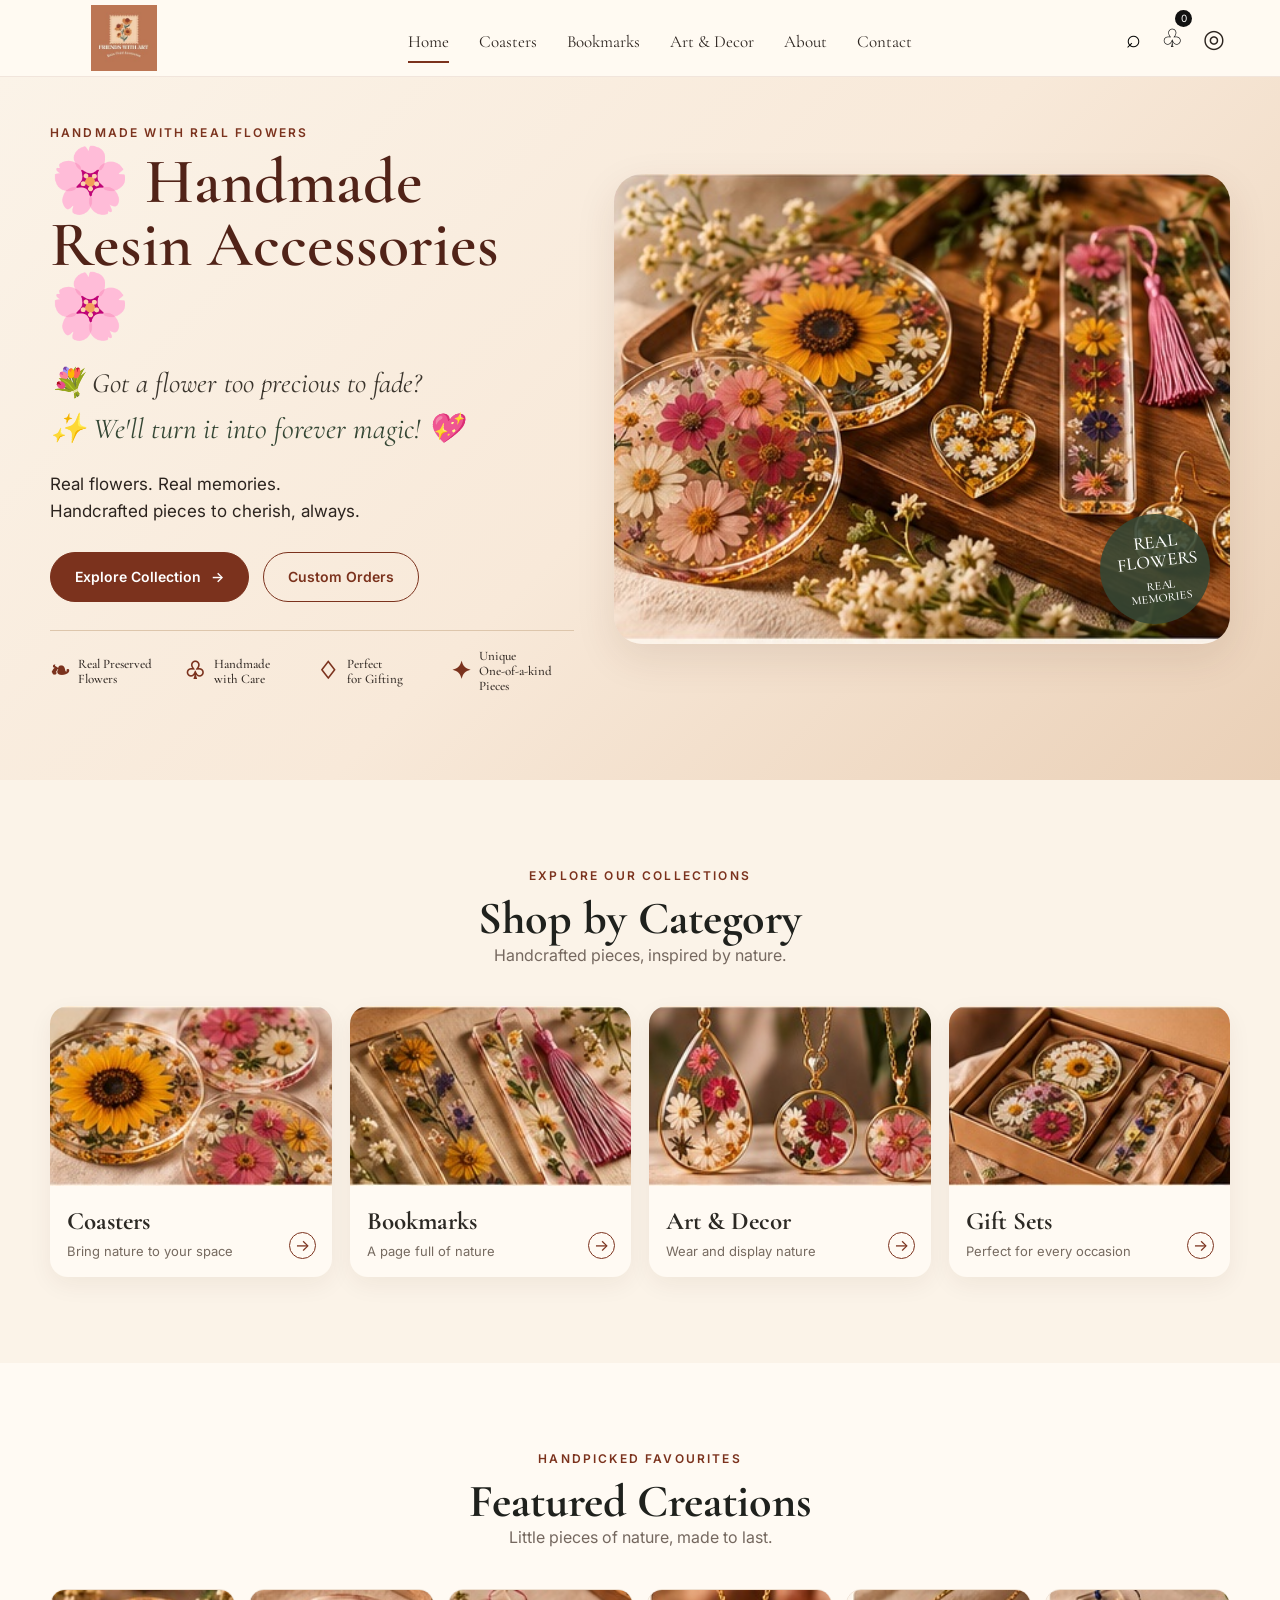
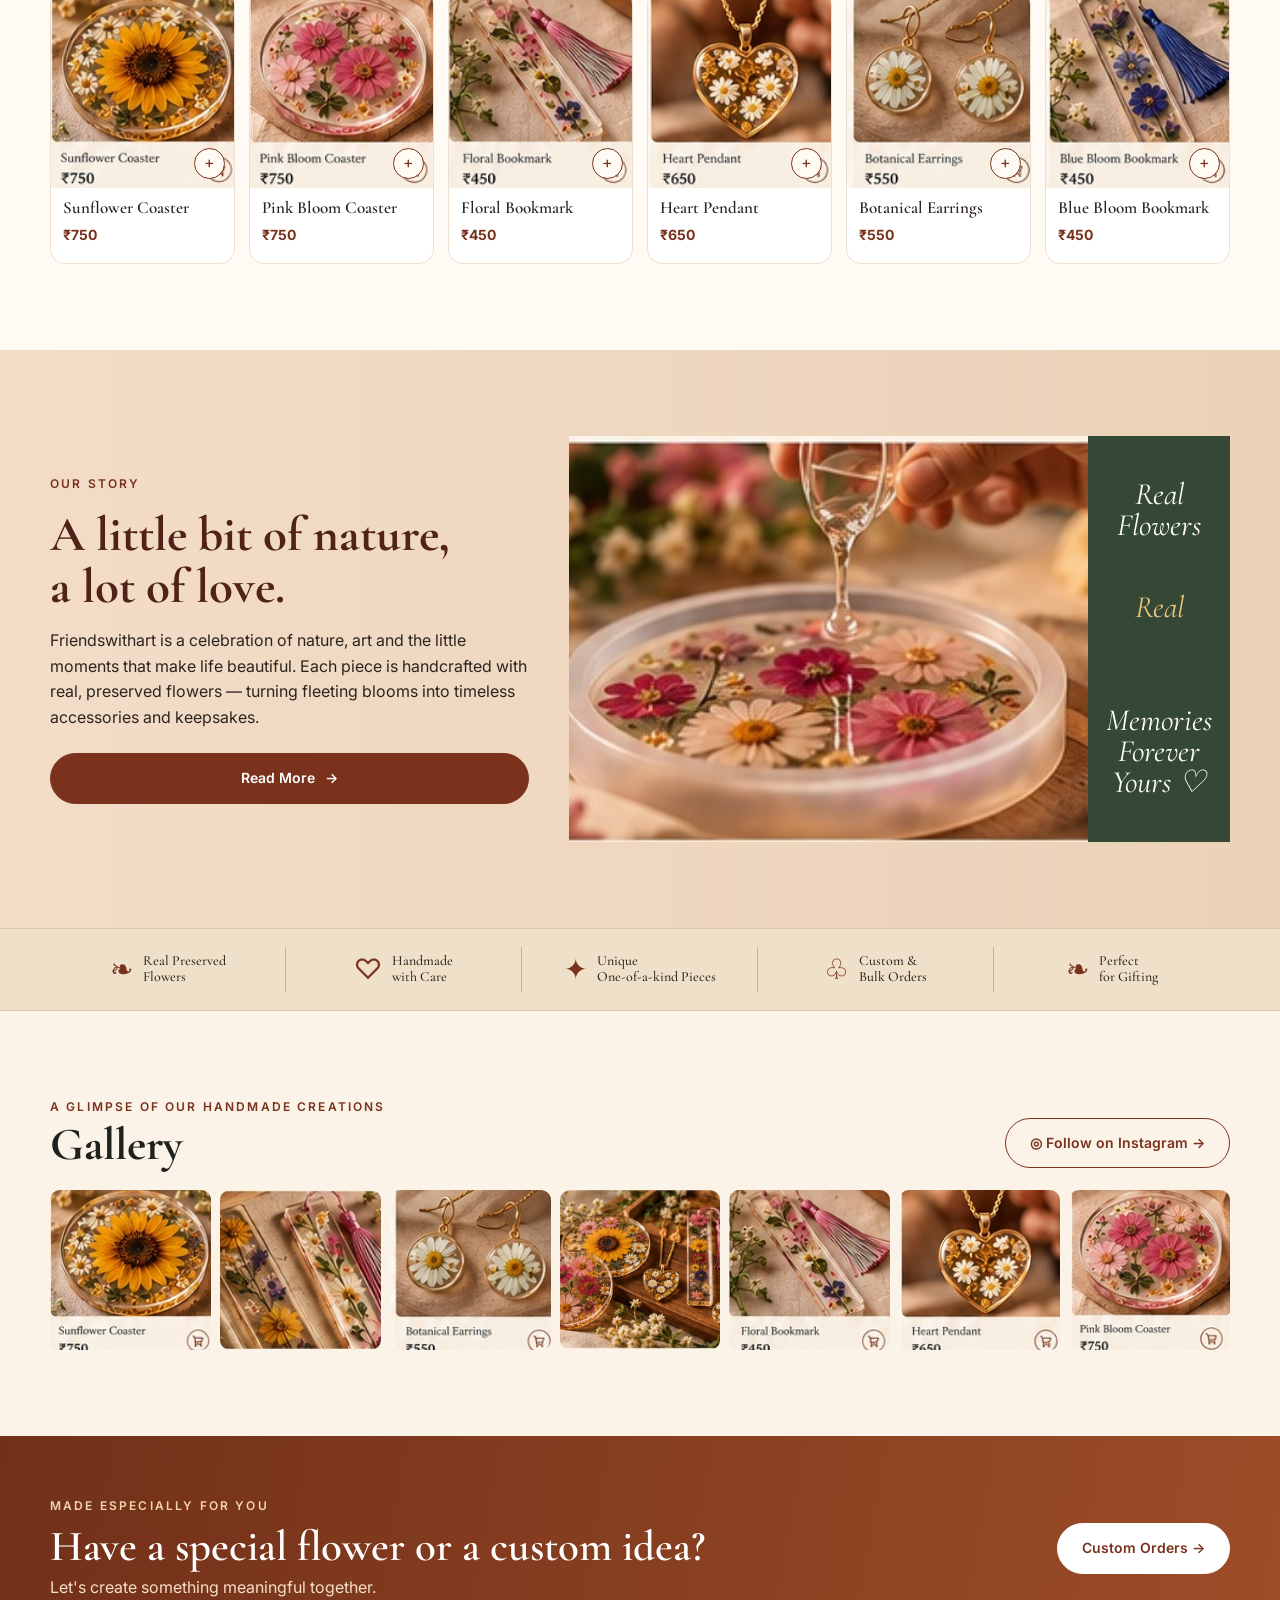
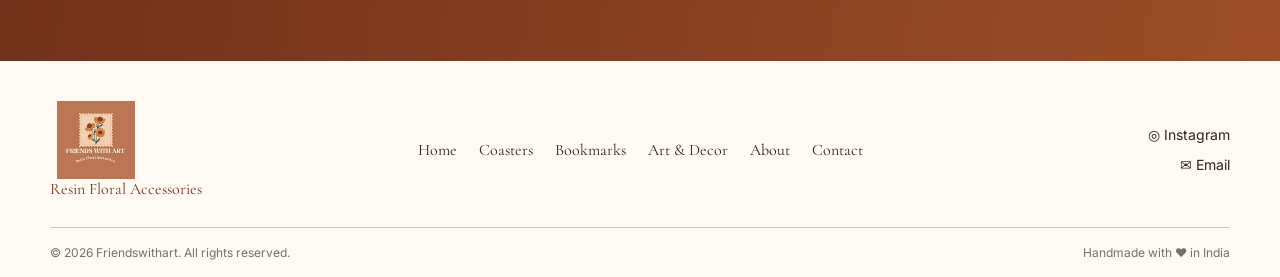
==== friendswithart/index.html @ 9f0d0e5f "friendswithart" ====
<!DOCTYPE html>
<html lang="en">
<head>
  <meta charset="UTF-8">
  <meta name="viewport" content="width=device-width, initial-scale=1.0">
  <meta name="description" content="Friends With Art — Handmade resin accessories made with real flowers and memories.">
  <title>Friends With Art | Handmade Resin Accessories</title>
  <link rel="stylesheet" href="style.css">
</head>
<body>
  <header class="site-header" id="top">
    <div class="container nav-wrap">
      <a class="brand" href="#home" aria-label="Friends With Art home">
        <img src="assets/logo.jpg" alt="Friends With Art logo">
      </a>

      <button class="menu-toggle" id="menuToggle" aria-label="Open menu" aria-expanded="false">
        <span></span><span></span><span></span>
      </button>

      <nav class="main-nav" id="mainNav">
        <a class="active" href="#home">Home</a>
        <a href="#categories">Coasters</a>
        <a href="#categories">Bookmarks</a>
        <a href="#categories">Art &amp; Decor</a>
        <a href="#story">About</a>
        <a href="#contact">Contact</a>
      </nav>

      <div class="nav-actions">
        <button class="icon-btn" aria-label="Search" id="searchBtn">⌕</button>
        <button class="icon-btn bag" aria-label="Shopping bag" id="bagBtn">♧<span id="cartCount">0</span></button>
        <a class="icon-btn instagram" href="https://www.instagram.com/_friendswithart_/" target="_blank" rel="noopener" aria-label="Instagram">◎</a>
      </div>
    </div>
  </header>

  <main>
    <section class="hero section" id="home">
      <div class="container hero-grid">
        <div class="hero-copy reveal">
          <p class="eyebrow">Handmade with real flowers</p>
          <h1>🌸 Handmade<br>Resin Accessories 🌸</h1>
          <p class="hero-question">💐 Got a flower too precious to fade?</p>
          <p class="hero-magic">✨ We'll turn it into forever magic! 💖</p>
          <p class="hero-sub">Real flowers. Real memories.<br>Handcrafted pieces to cherish, always.</p>
          <div class="hero-buttons">
            <a class="btn btn-primary" href="#featured">Explore Collection <span>→</span></a>
            <a class="btn btn-outline" href="#contact">Custom Orders</a>
          </div>
          <div class="trust-row">
            <div><strong>❧</strong><span>Real Preserved<br>Flowers</span></div>
            <div><strong>♧</strong><span>Handmade<br>with Care</span></div>
            <div><strong>♢</strong><span>Perfect<br>for Gifting</span></div>
            <div><strong>✦</strong><span>Unique<br>One-of-a-kind Pieces</span></div>
          </div>
        </div>

        <div class="hero-image reveal">
          <img src="assets/hero-products.jpg" alt="Handmade floral resin accessories">
          <div class="hero-stamp">REAL FLOWERS<br><span>REAL MEMORIES</span></div>
        </div>
      </div>
    </section>

    <section class="section categories" id="categories">
      <div class="container">
        <div class="section-heading reveal">
          <p class="eyebrow">Explore our collections</p>
          <h2>Shop by Category</h2>
          <p>Handcrafted pieces, inspired by nature.</p>
        </div>

        <div class="category-grid">
          <a class="category-card reveal" href="#featured">
            <img src="assets/coasters.jpg" alt="Floral resin coasters">
            <div><h3>Coasters</h3><p>Bring nature to your space</p><span>→</span></div>
          </a>
          <a class="category-card reveal" href="#featured">
            <img src="assets/bookmarks.jpg" alt="Floral resin bookmarks">
            <div><h3>Bookmarks</h3><p>A page full of nature</p><span>→</span></div>
          </a>
          <a class="category-card reveal" href="#featured">
            <img src="assets/art-decor.jpg" alt="Floral resin art and decor">
            <div><h3>Art &amp; Decor</h3><p>Wear and display nature</p><span>→</span></div>
          </a>
          <a class="category-card reveal" href="#featured">
            <img src="assets/gift-sets.jpg" alt="Floral resin gift sets">
            <div><h3>Gift Sets</h3><p>Perfect for every occasion</p><span>→</span></div>
          </a>
        </div>
      </div>
    </section>

    <section class="section featured" id="featured">
      <div class="container">
        <div class="section-heading reveal">
          <p class="eyebrow">Handpicked favourites</p>
          <h2>Featured Creations</h2>
          <p>Little pieces of nature, made to last.</p>
        </div>

        <div class="product-grid">
          <article class="product-card reveal">
            <div class="product-image"><img src="assets/sunflower-coaster.jpg" alt="Sunflower coaster"><button class="add-cart" data-product="Sunflower Coaster">+</button></div>
            <div class="product-info"><h3>Sunflower Coaster</h3><strong>₹750</strong></div>
          </article>
          <article class="product-card reveal">
            <div class="product-image"><img src="assets/pink-coaster.jpg" alt="Pink bloom coaster"><button class="add-cart" data-product="Pink Bloom Coaster">+</button></div>
            <div class="product-info"><h3>Pink Bloom Coaster</h3><strong>₹750</strong></div>
          </article>
          <article class="product-card reveal">
            <div class="product-image"><img src="assets/floral-bookmark.jpg" alt="Floral bookmark"><button class="add-cart" data-product="Floral Bookmark">+</button></div>
            <div class="product-info"><h3>Floral Bookmark</h3><strong>₹450</strong></div>
          </article>
          <article class="product-card reveal">
            <div class="product-image"><img src="assets/heart-pendant.jpg" alt="Heart pendant"><button class="add-cart" data-product="Heart Pendant">+</button></div>
            <div class="product-info"><h3>Heart Pendant</h3><strong>₹650</strong></div>
          </article>
          <article class="product-card reveal">
            <div class="product-image"><img src="assets/earrings.jpg" alt="Botanical earrings"><button class="add-cart" data-product="Botanical Earrings">+</button></div>
            <div class="product-info"><h3>Botanical Earrings</h3><strong>₹550</strong></div>
          </article>
          <article class="product-card reveal">
            <div class="product-image"><img src="assets/blue-bookmark.jpg" alt="Blue bloom bookmark"><button class="add-cart" data-product="Blue Bloom Bookmark">+</button></div>
            <div class="product-info"><h3>Blue Bloom Bookmark</h3><strong>₹450</strong></div>
          </article>
        </div>
      </div>
    </section>

    <section class="story section" id="story">
      <div class="container story-grid">
        <div class="story-copy reveal">
          <p class="eyebrow">Our Story</p>
          <h2>A little bit of nature,<br>a lot of love.</h2>
          <p>Friendswithart is a celebration of nature, art and the little moments that make life beautiful. Each piece is handcrafted with real, preserved flowers — turning fleeting blooms into timeless accessories and keepsakes.</p>
          <a class="btn btn-primary" href="#contact">Read More <span>→</span></a>
        </div>
        <div class="story-image reveal"><img src="assets/story.jpg" alt="Crafting preserved flowers in resin"></div>
        <div class="story-note">Real<br>Flowers<br><span>Real</span><br>Memories<br>Forever<br>Yours ♡</div>
      </div>
    </section>

    <section class="benefits">
      <div class="container benefits-grid">
        <div><span>❧</span><p>Real Preserved<br>Flowers</p></div>
        <div><span>♡</span><p>Handmade<br>with Care</p></div>
        <div><span>✦</span><p>Unique<br>One-of-a-kind Pieces</p></div>
        <div><span>♧</span><p>Custom &amp;<br>Bulk Orders</p></div>
        <div><span>❧</span><p>Perfect<br>for Gifting</p></div>
      </div>
    </section>

    <section class="section gallery-section">
      <div class="container">
        <div class="gallery-head reveal">
          <div><p class="eyebrow">A glimpse of our handmade creations</p><h2>Gallery</h2></div>
          <a class="btn btn-outline" href="https://www.instagram.com/_friendswithart_/" target="_blank" rel="noopener">◎ Follow on Instagram →</a>
        </div>
        <div class="gallery-grid">
          <img class="reveal" src="assets/sunflower-coaster.jpg" alt="Floral coaster">
          <img class="reveal" src="assets/bookmarks.jpg" alt="Floral bookmarks">
          <img class="reveal" src="assets/earrings.jpg" alt="Botanical earrings">
          <img class="reveal" src="assets/hero-products.jpg" alt="Resin accessories">
          <img class="reveal" src="assets/floral-bookmark.jpg" alt="Floral bookmark">
          <img class="reveal" src="assets/heart-pendant.jpg" alt="Heart pendant">
          <img class="reveal" src="assets/pink-coaster.jpg" alt="Pink floral coaster">
        </div>
      </div>
    </section>

    <section class="custom-cta" id="contact">
      <div class="container custom-inner">
        <div>
          <p class="eyebrow">Made especially for you</p>
          <h2>Have a special flower or a custom idea?</h2>
          <p>Let's create something meaningful together.</p>
        </div>
        <a class="btn btn-light" href="mailto:hello@friendswithart.in">Custom Orders →</a>
      </div>
    </section>
  </main>

  <footer class="footer">
    <div class="container footer-grid">
      <div class="footer-brand">
        <img src="assets/logo.jpg" alt="Friends With Art">
        <p>Resin Floral Accessories</p>
      </div>
      <div class="footer-links">
        <a href="#home">Home</a><a href="#categories">Coasters</a><a href="#categories">Bookmarks</a>
        <a href="#categories">Art &amp; Decor</a><a href="#story">About</a><a href="#contact">Contact</a>
      </div>
      <div class="footer-social">
        <a href="https://www.instagram.com/_friendswithart_/" target="_blank" rel="noopener">◎ Instagram</a>
        <a href="mailto:hello@friendswithart.in">✉ Email</a>
      </div>
    </div>
    <div class="container copyright">
      <span>© <span id="year"></span> Friendswithart. All rights reserved.</span>
      <span>Handmade with ❤️ in India</span>
    </div>
  </footer>

  <div class="toast" id="toast" role="status"></div>

  <script src="script.js"></script>
</body>
</html>
---- friendswithart/style.css ----
@import url('https://fonts.googleapis.com/css2?family=Cormorant+Garamond:wght@500;600;700&family=Inter:wght@400;500;600&display=swap');

:root{
  --cream:#fbf3e8; --paper:#fffaf3; --peach:#efd8c1; --brown:#7b321d;
  --brown-dark:#512318; --green:#354735; --gold:#c48a45; --line:#ddc6ac;
  --shadow:0 14px 40px rgba(82,44,24,.10); --radius:18px;
}
*{box-sizing:border-box;margin:0;padding:0}
html{scroll-behavior:smooth}
body{font-family:Inter,Arial,sans-serif;background:var(--cream);color:#2c241f;line-height:1.6}
img{display:block;width:100%;object-fit:cover}
a{text-decoration:none;color:inherit}
button{font:inherit}
.container{width:min(1180px,calc(100% - 48px));margin:auto}
.section{padding:86px 0}
.site-header{position:sticky;top:0;z-index:50;background:rgba(255,250,243,.94);backdrop-filter:blur(14px);border-bottom:1px solid rgba(123,50,29,.10)}
.nav-wrap{height:76px;display:flex;align-items:center;gap:30px}
.brand{width:148px;flex:0 0 auto}.brand img{width:100%;height:66px;object-fit:contain}
.main-nav{display:flex;justify-content:center;align-items:center;gap:30px;flex:1;font-family:"Cormorant Garamond",serif;font-size:17px}
.main-nav a{padding:28px 0 20px;position:relative}.main-nav a.active:after,.main-nav a:hover:after{content:"";position:absolute;left:0;right:0;bottom:13px;height:2px;background:var(--brown)}
.nav-actions{display:flex;align-items:center;gap:10px}.icon-btn{border:0;background:none;cursor:pointer;font-size:25px;position:relative;padding:5px}.icon-btn.bag span{position:absolute;right:-4px;top:-3px;background:#111;color:#fff;width:17px;height:17px;border-radius:50%;font:10px/17px Inter;text-align:center}.instagram{font-size:25px}.menu-toggle{display:none;border:0;background:none;padding:8px}
.menu-toggle span{display:block;width:25px;height:2px;background:#35251e;margin:5px 0}

.hero{padding-top:46px;background:linear-gradient(135deg,#fbf3e8 0%,#f8e9d9 52%,#ead0b7 100%);overflow:hidden}
.hero-grid{display:grid;grid-template-columns:.92fr 1.08fr;align-items:center;gap:40px}
.eyebrow{text-transform:uppercase;letter-spacing:.18em;font-size:12px;color:var(--brown);font-weight:600;margin-bottom:9px}
h1,h2,h3,.hero-question,.hero-magic{font-family:"Cormorant Garamond",serif}
h1{font-size:clamp(44px,5vw,70px);line-height:.98;color:var(--brown-dark);font-weight:600}
.hero-question{font-size:28px;font-style:italic;margin-top:22px;color:#3b352d}.hero-magic{font-size:29px;font-style:italic;color:var(--green)}
.hero-sub{margin-top:18px;font-size:17px}.hero-buttons{display:flex;gap:14px;flex-wrap:wrap;margin:27px 0}
.btn{display:inline-flex;align-items:center;justify-content:center;gap:10px;padding:13px 24px;border-radius:999px;border:1px solid var(--brown);font-size:14px;font-weight:600;transition:.25s}.btn-primary{background:var(--brown);color:#fff}.btn-primary:hover{background:var(--brown-dark);transform:translateY(-2px)}.btn-outline{background:transparent;color:var(--brown)}.btn-outline:hover{background:#fff5e9}.btn-light{background:#fff;color:var(--brown);border-color:#fff}
.hero-image{position:relative;border-radius:28px;overflow:hidden;box-shadow:var(--shadow);min-height:470px}.hero-image img{height:100%;min-height:470px}.hero-stamp{position:absolute;right:20px;bottom:20px;background:rgba(53,71,53,.88);color:#fff;padding:15px 18px;text-align:center;font:500 18px/1.05 "Cormorant Garamond",serif;border-radius:50%;width:110px;height:110px;display:grid;place-items:center;transform:rotate(-7deg)}.hero-stamp span{font-size:12px}
.trust-row{display:grid;grid-template-columns:repeat(4,1fr);border-top:1px solid var(--line);margin-top:28px;padding-top:18px;gap:10px}.trust-row div{display:flex;gap:8px;align-items:center;font:500 13px/1.15 "Cormorant Garamond",serif}.trust-row strong{font-size:24px;color:var(--brown)}

.section-heading{text-align:center;max-width:620px;margin:0 auto 38px}.section-heading h2,.gallery-head h2,.story-copy h2{font-size:46px;line-height:1.05;color:#1f211d}.section-heading>p:last-child{color:#75685f}.category-grid{display:grid;grid-template-columns:repeat(4,1fr);gap:18px}.category-card{background:var(--paper);border-radius:var(--radius);overflow:hidden;box-shadow:0 8px 25px rgba(73,42,25,.06);transition:.25s}.category-card:hover{transform:translateY(-5px);box-shadow:var(--shadow)}.category-card img{height:180px}.category-card>div{padding:15px 17px;position:relative}.category-card h3{font-size:25px;color:#2c2924}.category-card p{font-size:13px;color:#766a60}.category-card span{position:absolute;right:16px;bottom:18px;border:1px solid var(--brown);border-radius:50%;width:27px;height:27px;text-align:center;color:var(--brown)}

.featured{background:#fffaf3}.product-grid{display:grid;grid-template-columns:repeat(6,1fr);gap:14px}.product-card{background:#fff;border:1px solid #eee0d1;border-radius:15px;overflow:hidden;transition:.25s}.product-card:hover{transform:translateY(-4px);box-shadow:var(--shadow)}.product-image{position:relative}.product-image img{aspect-ratio:1/1.08}.add-cart{position:absolute;right:9px;bottom:9px;border:1px solid var(--brown);background:#fffaf3;color:var(--brown);width:31px;height:31px;border-radius:50%;cursor:pointer}.product-info{padding:11px 12px 15px}.product-info h3{font-size:17px;font-weight:600;line-height:1.1;margin-bottom:5px}.product-info strong{font-size:14px;color:var(--brown)}

.story{background:linear-gradient(90deg,#f3ddc8,#ead1b8)}.story-grid{display:grid;grid-template-columns:1fr 1fr .22fr;align-items:stretch;min-height:390px}.story-copy{padding:38px 40px 38px 0;display:flex;flex-direction:column;justify-content:center}.story-copy h2{font-size:49px;color:var(--brown-dark);margin:7px 0 16px}.story-copy>p:not(.eyebrow){max-width:570px;margin-bottom:23px}.story-image{overflow:hidden}.story-image img{height:100%}.story-note{background:var(--green);color:#fff;display:grid;place-items:center;text-align:center;font:italic 31px/1.0 "Cormorant Garamond",serif;padding:18px}.story-note span{color:#e9c27d}

.benefits{background:#efe0c9;border-top:1px solid #dfc6a6;border-bottom:1px solid #dfc6a6}.benefits-grid{display:grid;grid-template-columns:repeat(5,1fr);padding:18px 0}.benefits-grid>div{display:flex;justify-content:center;align-items:center;gap:10px;border-right:1px solid #cdb18f;text-align:left}.benefits-grid>div:last-child{border:0}.benefits-grid span{font-size:28px;color:var(--brown)}.benefits-grid p{font:500 14px/1.15 "Cormorant Garamond",serif}

.gallery-head{display:flex;align-items:end;justify-content:space-between;margin-bottom:22px}.gallery-head h2{margin-top:-5px}.gallery-grid{display:grid;grid-template-columns:repeat(7,1fr);gap:9px}.gallery-grid img{height:160px;border-radius:10px;transition:.25s}.gallery-grid img:hover{transform:scale(1.02)}

.custom-cta{padding:60px 0;background:linear-gradient(100deg,#713019,#9d4d28);color:#fff}.custom-inner{display:flex;justify-content:space-between;align-items:center;gap:25px}.custom-inner .eyebrow{color:#f3d5ad}.custom-inner h2{font:600 43px/1.05 "Cormorant Garamond",serif}.custom-inner p:last-child{margin-top:6px;color:#f5dfc6}

.footer{background:#fffaf3}.footer-grid{padding:40px 0 28px;display:grid;grid-template-columns:1fr 2fr 1fr;gap:30px;align-items:center}.footer-brand img{width:92px;height:78px;object-fit:contain}.footer-brand p{font:16px "Cormorant Garamond",serif;color:var(--brown)}.footer-links{display:flex;justify-content:center;gap:22px;flex-wrap:wrap;font:16px "Cormorant Garamond",serif}.footer-links a:hover,.footer-social a:hover{color:var(--brown)}.footer-social{display:flex;flex-direction:column;align-items:flex-end;gap:8px;font-size:14px}.copyright{border-top:1px solid var(--line);padding:15px 0;display:flex;justify-content:space-between;color:#796f67;font-size:12px}

.toast{position:fixed;left:50%;bottom:25px;transform:translate(-50%,30px);background:#332019;color:#fff;padding:12px 18px;border-radius:999px;opacity:0;pointer-events:none;transition:.3s;z-index:100;font-size:13px}.toast.show{opacity:1;transform:translate(-50%,0)}
.reveal{opacity:0;transform:translateY(22px);transition:opacity .7s ease,transform .7s ease}.reveal.visible{opacity:1;transform:none}

@media (max-width:1000px){
  .main-nav{gap:18px;font-size:16px}.nav-wrap{gap:18px}.product-grid{grid-template-columns:repeat(3,1fr)}.gallery-grid{grid-template-columns:repeat(4,1fr)}.gallery-grid img{height:145px}
  .story-grid{grid-template-columns:1fr 1fr}.story-note{display:none}
}
@media (max-width:760px){
  .container{width:min(100% - 30px,620px)}.site-header{position:sticky}.nav-wrap{height:68px}.brand{width:116px}.brand img{height:57px}.menu-toggle{display:block;order:2;margin-left:auto}.nav-actions{order:3}.nav-actions .icon-btn:not(.instagram){display:none}
  .main-nav{position:absolute;left:15px;right:15px;top:68px;background:#fffaf3;border:1px solid var(--line);box-shadow:var(--shadow);border-radius:0 0 16px 16px;display:none;flex-direction:column;gap:0;align-items:stretch;padding:8px 18px}.main-nav.open{display:flex}.main-nav a{padding:12px 0;border-bottom:1px solid #eee0d1}.main-nav a:last-child{border:0}.main-nav a.active:after,.main-nav a:hover:after{display:none}
  .hero{padding:38px 0 48px}.hero-grid{grid-template-columns:1fr;gap:28px}.hero-copy{text-align:center}.hero-question{font-size:25px}.hero-magic{font-size:26px}.hero-buttons{justify-content:center}.trust-row{grid-template-columns:repeat(2,1fr);text-align:left}.hero-image,.hero-image img{min-height:310px;height:310px}
  .section{padding:65px 0}.section-heading h2,.gallery-head h2{font-size:38px}.category-grid{grid-template-columns:repeat(2,1fr)}.category-card img{height:145px}
  .product-grid{grid-template-columns:repeat(2,1fr);gap:12px}.product-info h3{font-size:16px}
  .story-grid{grid-template-columns:1fr}.story-copy{padding:42px 0}.story-copy h2{font-size:42px}.story-image{height:300px}
  .benefits-grid{grid-template-columns:repeat(2,1fr);gap:0}.benefits-grid>div{padding:14px 8px;border-bottom:1px solid #cdb18f}.benefits-grid>div:nth-child(2n){border-right:0}.benefits-grid>div:last-child{grid-column:1/-1}
  .gallery-head{display:block}.gallery-head .btn{margin-top:14px}.gallery-grid{grid-template-columns:repeat(3,1fr)}.gallery-grid img{height:110px}
  .custom-inner{display:block;text-align:center}.custom-inner h2{font-size:37px}.custom-inner .btn{margin-top:20px}
  .footer-grid{grid-template-columns:1fr;text-align:center}.footer-brand img{margin:auto}.footer-social{align-items:center}.copyright{display:block;text-align:center}.copyright span{display:block;margin:4px}
}
@media (max-width:430px){
  h1{font-size:43px}.hero-question{font-size:23px}.hero-magic{font-size:23px}.hero-sub{font-size:15px}.trust-row{font-size:12px}.category-grid{gap:10px}.category-card img{height:125px}.category-card h3{font-size:22px}.category-card>div{padding:12px}.category-card p{font-size:12px}.section{padding:54px 0}.gallery-grid{gap:6px}.gallery-grid img{height:92px;border-radius:7px}.nav-actions .instagram{font-size:22px}
}
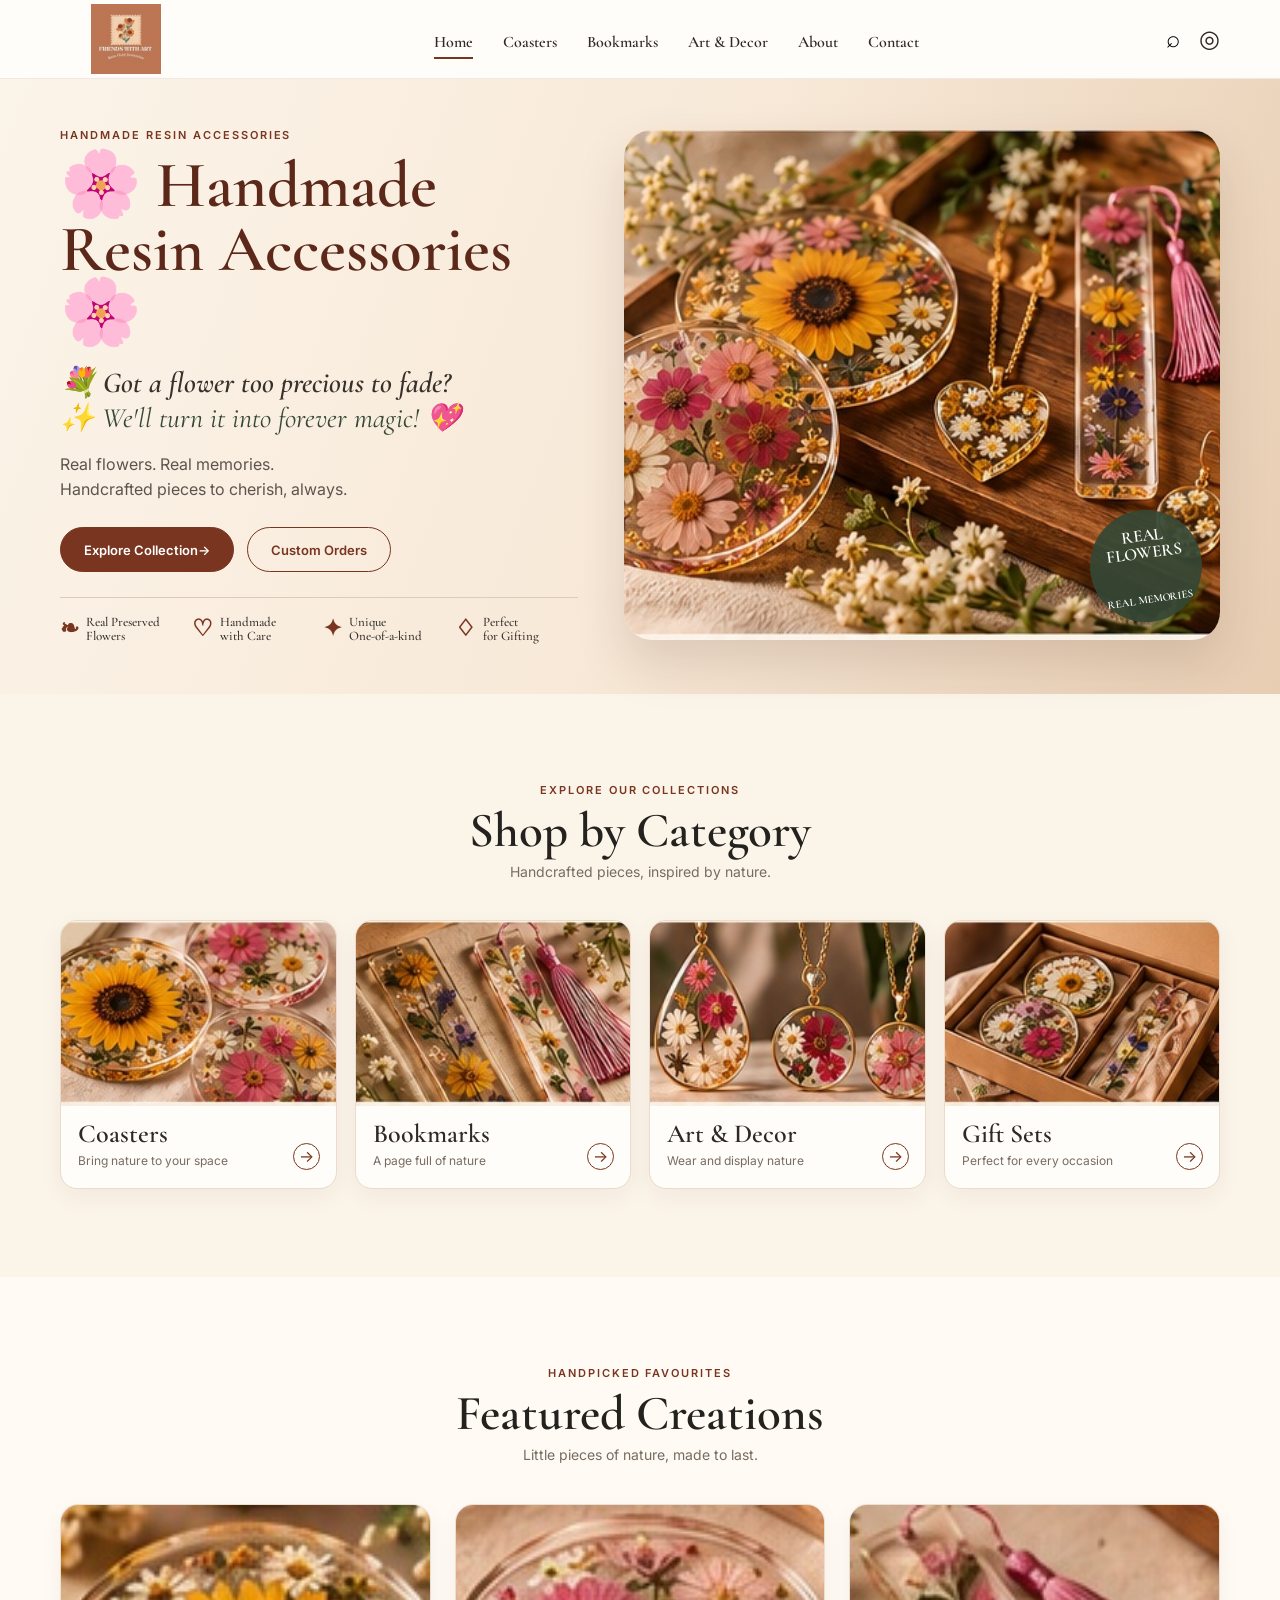
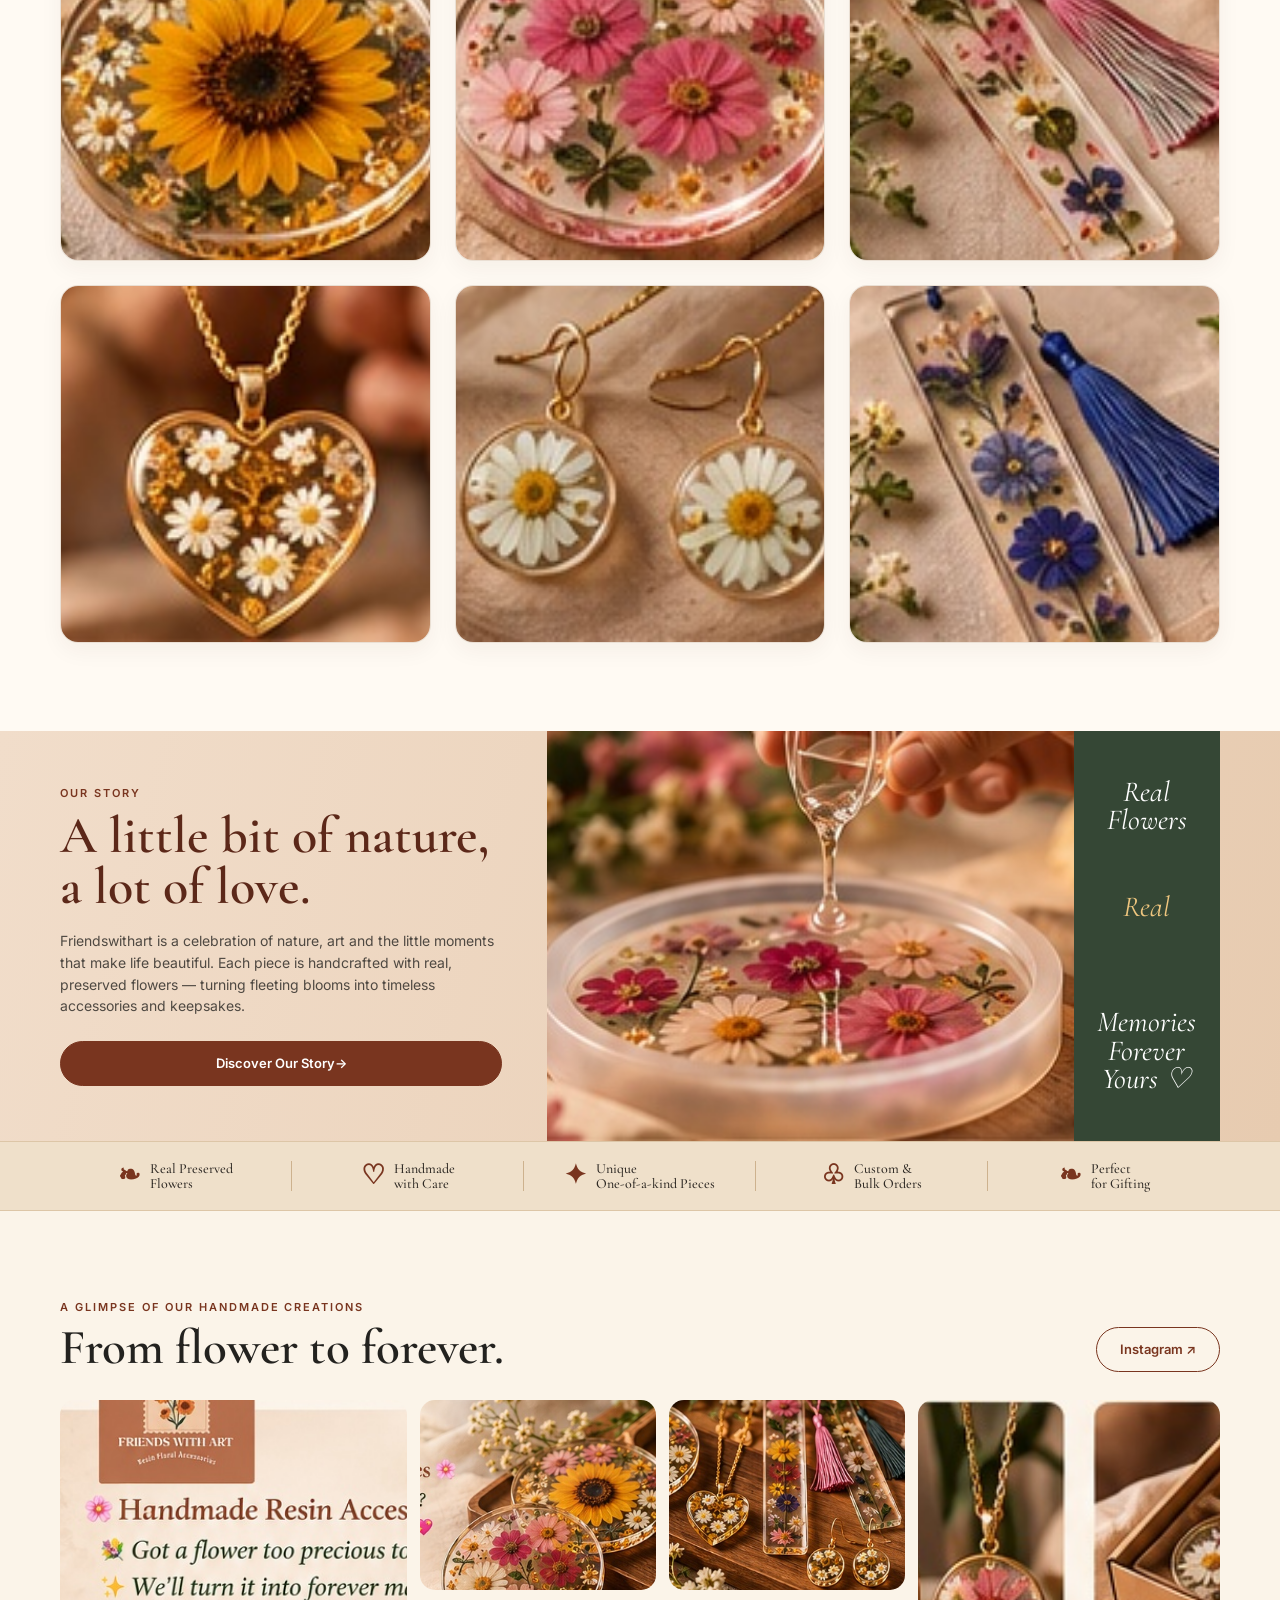
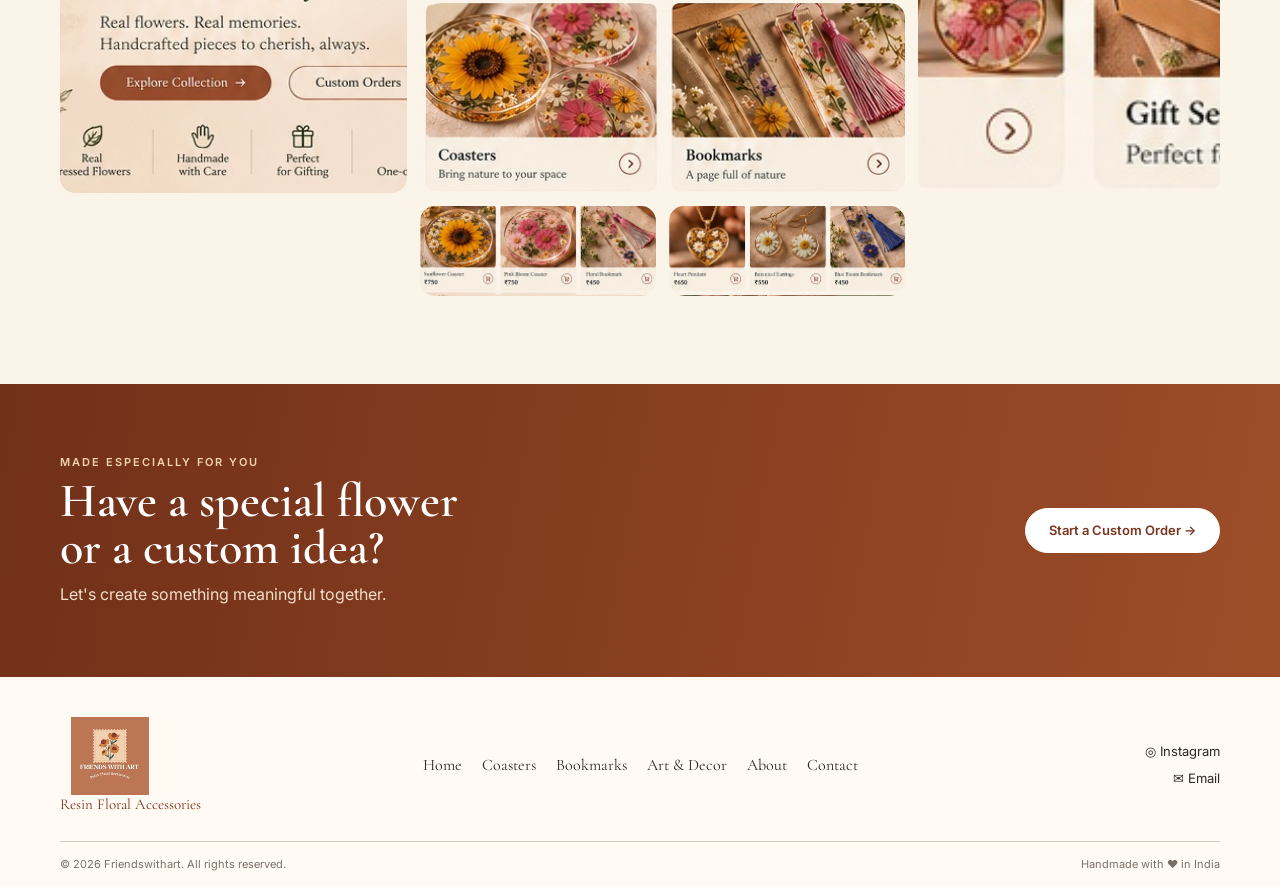
==== commit 4aa323f2: "friendswithart 2" ====
--- a/friendswithart/index.html
+++ b/friendswithart/index.html
@@ -1,210 +1,188 @@
-<!DOCTYPE html>
+<!doctype html>
 <html lang="en">
 <head>
-  <meta charset="UTF-8">
-  <meta name="viewport" content="width=device-width, initial-scale=1.0">
-  <meta name="description" content="Friends With Art — Handmade resin accessories made with real flowers and memories.">
+  <meta charset="utf-8">
+  <meta name="viewport" content="width=device-width, initial-scale=1">
+  <meta name="description" content="Friends With Art — handmade resin accessories created with real flowers and memories.">
   <title>Friends With Art | Handmade Resin Accessories</title>
+  <link rel="preconnect" href="https://fonts.googleapis.com">
+  <link rel="preconnect" href="https://fonts.gstatic.com" crossorigin>
+  <link href="https://fonts.googleapis.com/css2?family=Cormorant+Garamond:wght@500;600;700&family=Inter:wght@400;500;600&display=swap" rel="stylesheet">
   <link rel="stylesheet" href="style.css">
 </head>
 <body>
-  <header class="site-header" id="top">
-    <div class="container nav-wrap">
-      <a class="brand" href="#home" aria-label="Friends With Art home">
-        <img src="assets/logo.jpg" alt="Friends With Art logo">
-      </a>
 
-      <button class="menu-toggle" id="menuToggle" aria-label="Open menu" aria-expanded="false">
-        <span></span><span></span><span></span>
+<header class="header" id="top">
+  <div class="container header-inner">
+    <a class="logo" href="#home"><img src="assets/logo.jpg" alt="Friends With Art"></a>
+
+    <nav class="desktop-nav" aria-label="Main navigation">
+      <a class="active" href="#home">Home</a>
+      <a href="#categories">Coasters</a>
+      <a href="#categories">Bookmarks</a>
+      <a href="#categories">Art &amp; Decor</a>
+      <a href="#story">About</a>
+      <a href="#contact">Contact</a>
+    </nav>
+
+    <div class="header-actions">
+      <button class="search-btn" id="searchBtn" aria-label="Search">⌕</button>
+      <a href="https://www.instagram.com/_friendswithart_/" target="_blank" rel="noopener" class="insta-btn" aria-label="Instagram">◎</a>
+      <button class="hamburger" id="hamburger" aria-label="Open menu" aria-expanded="false">
+        <i></i><i></i><i></i>
       </button>
+    </div>
+  </div>
 
-      <nav class="main-nav" id="mainNav">
-        <a class="active" href="#home">Home</a>
-        <a href="#categories">Coasters</a>
-        <a href="#categories">Bookmarks</a>
-        <a href="#categories">Art &amp; Decor</a>
-        <a href="#story">About</a>
-        <a href="#contact">Contact</a>
-      </nav>
+  <nav class="mobile-nav" id="mobileNav" aria-label="Mobile navigation">
+    <a href="#home">Home</a>
+    <a href="#categories">Coasters</a>
+    <a href="#categories">Bookmarks</a>
+    <a href="#categories">Art &amp; Decor</a>
+    <a href="#story">About</a>
+    <a href="#contact">Contact</a>
+  </nav>
+</header>
 
-      <div class="nav-actions">
-        <button class="icon-btn" aria-label="Search" id="searchBtn">⌕</button>
-        <button class="icon-btn bag" aria-label="Shopping bag" id="bagBtn">♧<span id="cartCount">0</span></button>
-        <a class="icon-btn instagram" href="https://www.instagram.com/_friendswithart_/" target="_blank" rel="noopener" aria-label="Instagram">◎</a>
+<main>
+<section class="hero" id="home">
+  <div class="container hero-layout">
+    <div class="hero-content reveal">
+      <div class="small-label">HANDMADE RESIN ACCESSORIES</div>
+      <h1>🌸 Handmade Resin Accessories 🌸</h1>
+      <h2>💐 Got a flower too precious to fade?</h2>
+      <p class="magic">✨ We'll turn it into forever magic! 💖</p>
+      <p class="hero-description">Real flowers. Real memories.<br>Handcrafted pieces to cherish, always.</p>
+      <div class="hero-cta">
+        <a class="button primary" href="#featured">Explore Collection <span>→</span></a>
+        <a class="button secondary" href="#contact">Custom Orders</a>
+      </div>
+      <div class="promise-list">
+        <div><b>❧</b><span>Real Preserved<br>Flowers</span></div>
+        <div><b>♡</b><span>Handmade<br>with Care</span></div>
+        <div><b>✦</b><span>Unique<br>One-of-a-kind</span></div>
+        <div><b>♢</b><span>Perfect<br>for Gifting</span></div>
       </div>
     </div>
-  </header>
 
-  <main>
-    <section class="hero section" id="home">
-      <div class="container hero-grid">
-        <div class="hero-copy reveal">
-          <p class="eyebrow">Handmade with real flowers</p>
-          <h1>🌸 Handmade<br>Resin Accessories 🌸</h1>
-          <p class="hero-question">💐 Got a flower too precious to fade?</p>
-          <p class="hero-magic">✨ We'll turn it into forever magic! 💖</p>
-          <p class="hero-sub">Real flowers. Real memories.<br>Handcrafted pieces to cherish, always.</p>
-          <div class="hero-buttons">
-            <a class="btn btn-primary" href="#featured">Explore Collection <span>→</span></a>
-            <a class="btn btn-outline" href="#contact">Custom Orders</a>
-          </div>
-          <div class="trust-row">
-            <div><strong>❧</strong><span>Real Preserved<br>Flowers</span></div>
-            <div><strong>♧</strong><span>Handmade<br>with Care</span></div>
-            <div><strong>♢</strong><span>Perfect<br>for Gifting</span></div>
-            <div><strong>✦</strong><span>Unique<br>One-of-a-kind Pieces</span></div>
-          </div>
-        </div>
+    <div class="hero-photo reveal">
+      <img src="assets/hero.jpg" alt="Floral resin accessories">
+      <div class="photo-badge">REAL FLOWERS<br><small>REAL MEMORIES</small></div>
+    </div>
+  </div>
+</section>
 
-        <div class="hero-image reveal">
-          <img src="assets/hero-products.jpg" alt="Handmade floral resin accessories">
-          <div class="hero-stamp">REAL FLOWERS<br><span>REAL MEMORIES</span></div>
-        </div>
+<section class="section categories" id="categories">
+  <div class="container">
+    <div class="section-title reveal">
+      <div class="small-label">EXPLORE OUR COLLECTIONS</div>
+      <h2>Shop by Category</h2>
+      <p>Handcrafted pieces, inspired by nature.</p>
+    </div>
+
+    <div class="category-grid">
+      <a class="category-card reveal" href="#featured"><img src="assets/coasters.jpg" alt="Resin floral coasters"><span><b>Coasters</b><small>Bring nature to your space</small></span><i>→</i></a>
+      <a class="category-card reveal" href="#featured"><img src="assets/bookmarks.jpg" alt="Resin floral bookmarks"><span><b>Bookmarks</b><small>A page full of nature</small></span><i>→</i></a>
+      <a class="category-card reveal" href="#featured"><img src="assets/decor.jpg" alt="Floral art and decor"><span><b>Art &amp; Decor</b><small>Wear and display nature</small></span><i>→</i></a>
+      <a class="category-card reveal" href="#featured"><img src="assets/gifts.jpg" alt="Floral gift sets"><span><b>Gift Sets</b><small>Perfect for every occasion</small></span><i>→</i></a>
+    </div>
+  </div>
+</section>
+
+<section class="section featured" id="featured">
+  <div class="container">
+    <div class="section-title reveal">
+      <div class="small-label">HANDPICKED FAVOURITES</div>
+      <h2>Featured Creations</h2>
+      <p>Little pieces of nature, made to last.</p>
+    </div>
+
+    <div class="product-grid">
+      <article class="product reveal"><img src="assets/sunflower.jpg" alt="Sunflower Coaster"><div><h3>Sunflower Coaster</h3><strong>₹750</strong></div></article>
+      <article class="product reveal"><img src="assets/pink-bloom.jpg" alt="Pink Bloom Coaster"><div><h3>Pink Bloom Coaster</h3><strong>₹750</strong></div></article>
+      <article class="product reveal"><img src="assets/bookmark.jpg" alt="Floral Bookmark"><div><h3>Floral Bookmark</h3><strong>₹450</strong></div></article>
+      <article class="product reveal"><img src="assets/pendant.jpg" alt="Heart Pendant"><div><h3>Heart Pendant</h3><strong>₹650</strong></div></article>
+      <article class="product reveal"><img src="assets/earrings.jpg" alt="Botanical Earrings"><div><h3>Botanical Earrings</h3><strong>₹550</strong></div></article>
+      <article class="product reveal"><img src="assets/blue-bookmark.jpg" alt="Blue Bloom Bookmark"><div><h3>Blue Bloom Bookmark</h3><strong>₹450</strong></div></article>
+    </div>
+  </div>
+</section>
+
+<section class="story" id="story">
+  <div class="container story-layout">
+    <div class="story-copy reveal">
+      <div class="small-label">OUR STORY</div>
+      <h2>A little bit of nature,<br>a lot of love.</h2>
+      <p>Friendswithart is a celebration of nature, art and the little moments that make life beautiful. Each piece is handcrafted with real, preserved flowers — turning fleeting blooms into timeless accessories and keepsakes.</p>
+      <a class="button primary" href="#contact">Discover Our Story <span>→</span></a>
+    </div>
+    <div class="story-photo reveal"><img src="assets/story.jpg" alt="Handcrafted floral resin artwork"></div>
+    <div class="story-card reveal">Real<br>Flowers<br><em>Real</em><br>Memories<br>Forever<br>Yours ♡</div>
+  </div>
+</section>
+
+<section class="values">
+  <div class="container values-grid">
+    <div><b>❧</b><span>Real Preserved<br>Flowers</span></div>
+    <div><b>♡</b><span>Handmade<br>with Care</span></div>
+    <div><b>✦</b><span>Unique<br>One-of-a-kind Pieces</span></div>
+    <div><b>♧</b><span>Custom &amp;<br>Bulk Orders</span></div>
+    <div><b>❧</b><span>Perfect<br>for Gifting</span></div>
+  </div>
+</section>
+
+<section class="section gallery">
+  <div class="container">
+    <div class="gallery-heading reveal">
+      <div>
+        <div class="small-label">A GLIMPSE OF OUR HANDMADE CREATIONS</div>
+        <h2>From flower to forever.</h2>
       </div>
-    </section>
+      <a class="button secondary" href="https://www.instagram.com/_friendswithart_/" target="_blank" rel="noopener">Instagram ↗</a>
+    </div>
 
-    <section class="section categories" id="categories">
-      <div class="container">
-        <div class="section-heading reveal">
-          <p class="eyebrow">Explore our collections</p>
-          <h2>Shop by Category</h2>
-          <p>Handcrafted pieces, inspired by nature.</p>
-        </div>
+    <div class="gallery-mosaic">
+      <figure class="g1 reveal"><img src="assets/gallery-1.jpg" alt="Friends With Art floral creation"></figure>
+      <figure class="g2 reveal"><img src="assets/gallery-2.jpg" alt="Handmade resin accessories"></figure>
+      <figure class="g3 reveal"><img src="assets/gallery-3.jpg" alt="Floral accessories"></figure>
+      <figure class="g4 reveal"><img src="assets/gallery-4.jpg" alt="Preserved flower coasters"></figure>
+      <figure class="g5 reveal"><img src="assets/gallery-5.jpg" alt="Nature inspired resin art"></figure>
+      <figure class="g6 reveal"><img src="assets/gallery-6.jpg" alt="Handmade resin pieces"></figure>
+      <figure class="g7 reveal"><img src="assets/gallery-7.jpg" alt="Floral keepsakes"></figure>
+    </div>
+  </div>
+</section>
 
-        <div class="category-grid">
-          <a class="category-card reveal" href="#featured">
-            <img src="assets/coasters.jpg" alt="Floral resin coasters">
-            <div><h3>Coasters</h3><p>Bring nature to your space</p><span>→</span></div>
-          </a>
-          <a class="category-card reveal" href="#featured">
-            <img src="assets/bookmarks.jpg" alt="Floral resin bookmarks">
-            <div><h3>Bookmarks</h3><p>A page full of nature</p><span>→</span></div>
-          </a>
-          <a class="category-card reveal" href="#featured">
-            <img src="assets/art-decor.jpg" alt="Floral resin art and decor">
-            <div><h3>Art &amp; Decor</h3><p>Wear and display nature</p><span>→</span></div>
-          </a>
-          <a class="category-card reveal" href="#featured">
-            <img src="assets/gift-sets.jpg" alt="Floral resin gift sets">
-            <div><h3>Gift Sets</h3><p>Perfect for every occasion</p><span>→</span></div>
-          </a>
-        </div>
-      </div>
-    </section>
+<section class="custom" id="contact">
+  <div class="container custom-inner">
+    <div>
+      <div class="small-label">MADE ESPECIALLY FOR YOU</div>
+      <h2>Have a special flower<br>or a custom idea?</h2>
+      <p>Let's create something meaningful together.</p>
+    </div>
+    <a class="button light" href="mailto:hello@friendswithart.in">Start a Custom Order →</a>
+  </div>
+</section>
+</main>
 
-    <section class="section featured" id="featured">
-      <div class="container">
-        <div class="section-heading reveal">
-          <p class="eyebrow">Handpicked favourites</p>
-          <h2>Featured Creations</h2>
-          <p>Little pieces of nature, made to last.</p>
-        </div>
+<footer class="footer">
+  <div class="container footer-main">
+    <div class="footer-brand">
+      <img src="assets/logo.jpg" alt="Friends With Art">
+      <p>Resin Floral Accessories</p>
+    </div>
+    <div class="footer-links">
+      <a href="#home">Home</a><a href="#categories">Coasters</a><a href="#categories">Bookmarks</a><a href="#categories">Art &amp; Decor</a><a href="#story">About</a><a href="#contact">Contact</a>
+    </div>
+    <div class="footer-contact">
+      <a href="https://www.instagram.com/_friendswithart_/" target="_blank" rel="noopener">◎ Instagram</a>
+      <a href="mailto:hello@friendswithart.in">✉ Email</a>
+    </div>
+  </div>
+  <div class="container footer-bottom"><span>© <span id="year"></span> Friendswithart. All rights reserved.</span><span>Handmade with ❤️ in India</span></div>
+</footer>
 
-        <div class="product-grid">
-          <article class="product-card reveal">
-            <div class="product-image"><img src="assets/sunflower-coaster.jpg" alt="Sunflower coaster"><button class="add-cart" data-product="Sunflower Coaster">+</button></div>
-            <div class="product-info"><h3>Sunflower Coaster</h3><strong>₹750</strong></div>
-          </article>
-          <article class="product-card reveal">
-            <div class="product-image"><img src="assets/pink-coaster.jpg" alt="Pink bloom coaster"><button class="add-cart" data-product="Pink Bloom Coaster">+</button></div>
-            <div class="product-info"><h3>Pink Bloom Coaster</h3><strong>₹750</strong></div>
-          </article>
-          <article class="product-card reveal">
-            <div class="product-image"><img src="assets/floral-bookmark.jpg" alt="Floral bookmark"><button class="add-cart" data-product="Floral Bookmark">+</button></div>
-            <div class="product-info"><h3>Floral Bookmark</h3><strong>₹450</strong></div>
-          </article>
-          <article class="product-card reveal">
-            <div class="product-image"><img src="assets/heart-pendant.jpg" alt="Heart pendant"><button class="add-cart" data-product="Heart Pendant">+</button></div>
-            <div class="product-info"><h3>Heart Pendant</h3><strong>₹650</strong></div>
-          </article>
-          <article class="product-card reveal">
-            <div class="product-image"><img src="assets/earrings.jpg" alt="Botanical earrings"><button class="add-cart" data-product="Botanical Earrings">+</button></div>
-            <div class="product-info"><h3>Botanical Earrings</h3><strong>₹550</strong></div>
-          </article>
-          <article class="product-card reveal">
-            <div class="product-image"><img src="assets/blue-bookmark.jpg" alt="Blue bloom bookmark"><button class="add-cart" data-product="Blue Bloom Bookmark">+</button></div>
-            <div class="product-info"><h3>Blue Bloom Bookmark</h3><strong>₹450</strong></div>
-          </article>
-        </div>
-      </div>
-    </section>
-
-    <section class="story section" id="story">
-      <div class="container story-grid">
-        <div class="story-copy reveal">
-          <p class="eyebrow">Our Story</p>
-          <h2>A little bit of nature,<br>a lot of love.</h2>
-          <p>Friendswithart is a celebration of nature, art and the little moments that make life beautiful. Each piece is handcrafted with real, preserved flowers — turning fleeting blooms into timeless accessories and keepsakes.</p>
-          <a class="btn btn-primary" href="#contact">Read More <span>→</span></a>
-        </div>
-        <div class="story-image reveal"><img src="assets/story.jpg" alt="Crafting preserved flowers in resin"></div>
-        <div class="story-note">Real<br>Flowers<br><span>Real</span><br>Memories<br>Forever<br>Yours ♡</div>
-      </div>
-    </section>
-
-    <section class="benefits">
-      <div class="container benefits-grid">
-        <div><span>❧</span><p>Real Preserved<br>Flowers</p></div>
-        <div><span>♡</span><p>Handmade<br>with Care</p></div>
-        <div><span>✦</span><p>Unique<br>One-of-a-kind Pieces</p></div>
-        <div><span>♧</span><p>Custom &amp;<br>Bulk Orders</p></div>
-        <div><span>❧</span><p>Perfect<br>for Gifting</p></div>
-      </div>
-    </section>
-
-    <section class="section gallery-section">
-      <div class="container">
-        <div class="gallery-head reveal">
-          <div><p class="eyebrow">A glimpse of our handmade creations</p><h2>Gallery</h2></div>
-          <a class="btn btn-outline" href="https://www.instagram.com/_friendswithart_/" target="_blank" rel="noopener">◎ Follow on Instagram →</a>
-        </div>
-        <div class="gallery-grid">
-          <img class="reveal" src="assets/sunflower-coaster.jpg" alt="Floral coaster">
-          <img class="reveal" src="assets/bookmarks.jpg" alt="Floral bookmarks">
-          <img class="reveal" src="assets/earrings.jpg" alt="Botanical earrings">
-          <img class="reveal" src="assets/hero-products.jpg" alt="Resin accessories">
-          <img class="reveal" src="assets/floral-bookmark.jpg" alt="Floral bookmark">
-          <img class="reveal" src="assets/heart-pendant.jpg" alt="Heart pendant">
-          <img class="reveal" src="assets/pink-coaster.jpg" alt="Pink floral coaster">
-        </div>
-      </div>
-    </section>
-
-    <section class="custom-cta" id="contact">
-      <div class="container custom-inner">
-        <div>
-          <p class="eyebrow">Made especially for you</p>
-          <h2>Have a special flower or a custom idea?</h2>
-          <p>Let's create something meaningful together.</p>
-        </div>
-        <a class="btn btn-light" href="mailto:hello@friendswithart.in">Custom Orders →</a>
-      </div>
-    </section>
-  </main>
-
-  <footer class="footer">
-    <div class="container footer-grid">
-      <div class="footer-brand">
-        <img src="assets/logo.jpg" alt="Friends With Art">
-        <p>Resin Floral Accessories</p>
-      </div>
-      <div class="footer-links">
-        <a href="#home">Home</a><a href="#categories">Coasters</a><a href="#categories">Bookmarks</a>
-        <a href="#categories">Art &amp; Decor</a><a href="#story">About</a><a href="#contact">Contact</a>
-      </div>
-      <div class="footer-social">
-        <a href="https://www.instagram.com/_friendswithart_/" target="_blank" rel="noopener">◎ Instagram</a>
-        <a href="mailto:hello@friendswithart.in">✉ Email</a>
-      </div>
-    </div>
-    <div class="container copyright">
-      <span>© <span id="year"></span> Friendswithart. All rights reserved.</span>
-      <span>Handmade with ❤️ in India</span>
-    </div>
-  </footer>
-
-  <div class="toast" id="toast" role="status"></div>
-
-  <script src="script.js"></script>
+<div class="toast" id="toast"></div>
+<script src="script.js"></script>
 </body>
 </html>
--- a/friendswithart/style.css
+++ b/friendswithart/style.css
@@ -1,70 +1,87 @@
-@import url('https://fonts.googleapis.com/css2?family=Cormorant+Garamond:wght@500;600;700&family=Inter:wght@400;500;600&display=swap');
-
-:root{
-  --cream:#fbf3e8; --paper:#fffaf3; --peach:#efd8c1; --brown:#7b321d;
-  --brown-dark:#512318; --green:#354735; --gold:#c48a45; --line:#ddc6ac;
-  --shadow:0 14px 40px rgba(82,44,24,.10); --radius:18px;
-}
-*{box-sizing:border-box;margin:0;padding:0}
+*{box-sizing:border-box}
+:root{--cream:#fbf4e9;--white:#fffdf9;--brown:#79351f;--brown2:#5c2819;--green:#354735;--text:#2e2924;--muted:#776c62;--line:#dfcbb5;--peach:#eed8c1}
 html{scroll-behavior:smooth}
-body{font-family:Inter,Arial,sans-serif;background:var(--cream);color:#2c241f;line-height:1.6}
-img{display:block;width:100%;object-fit:cover}
+body{margin:0;background:var(--cream);color:var(--text);font-family:Inter,Arial,sans-serif;line-height:1.55}
+img{display:block;width:100%;height:100%;object-fit:cover}
 a{text-decoration:none;color:inherit}
 button{font:inherit}
-.container{width:min(1180px,calc(100% - 48px));margin:auto}
-.section{padding:86px 0}
-.site-header{position:sticky;top:0;z-index:50;background:rgba(255,250,243,.94);backdrop-filter:blur(14px);border-bottom:1px solid rgba(123,50,29,.10)}
-.nav-wrap{height:76px;display:flex;align-items:center;gap:30px}
-.brand{width:148px;flex:0 0 auto}.brand img{width:100%;height:66px;object-fit:contain}
-.main-nav{display:flex;justify-content:center;align-items:center;gap:30px;flex:1;font-family:"Cormorant Garamond",serif;font-size:17px}
-.main-nav a{padding:28px 0 20px;position:relative}.main-nav a.active:after,.main-nav a:hover:after{content:"";position:absolute;left:0;right:0;bottom:13px;height:2px;background:var(--brown)}
-.nav-actions{display:flex;align-items:center;gap:10px}.icon-btn{border:0;background:none;cursor:pointer;font-size:25px;position:relative;padding:5px}.icon-btn.bag span{position:absolute;right:-4px;top:-3px;background:#111;color:#fff;width:17px;height:17px;border-radius:50%;font:10px/17px Inter;text-align:center}.instagram{font-size:25px}.menu-toggle{display:none;border:0;background:none;padding:8px}
-.menu-toggle span{display:block;width:25px;height:2px;background:#35251e;margin:5px 0}
+.container{width:min(1160px,calc(100% - 48px));margin:auto}
+.header{position:sticky;top:0;z-index:20;background:rgba(255,253,249,.96);backdrop-filter:blur(12px);border-bottom:1px solid rgba(121,53,31,.10)}
+.header-inner{height:78px;display:flex;align-items:center;gap:28px}
+.logo{width:132px;height:70px;flex:none}.logo img{object-fit:contain}
+.desktop-nav{display:flex;align-items:center;justify-content:center;gap:30px;flex:1;font:600 16px "Cormorant Garamond",serif}
+.desktop-nav a{position:relative;padding:28px 0 22px}.desktop-nav a.active:after,.desktop-nav a:hover:after{content:"";position:absolute;left:0;right:0;bottom:15px;height:2px;background:var(--brown)}
+.header-actions{display:flex;align-items:center;gap:13px}.search-btn,.insta-btn{border:0;background:none;font-size:24px;cursor:pointer}.hamburger{display:none;border:0;background:none;padding:5px}.hamburger i{display:block;width:24px;height:2px;background:#342820;margin:5px 0}.mobile-nav{display:none}
 
-.hero{padding-top:46px;background:linear-gradient(135deg,#fbf3e8 0%,#f8e9d9 52%,#ead0b7 100%);overflow:hidden}
-.hero-grid{display:grid;grid-template-columns:.92fr 1.08fr;align-items:center;gap:40px}
-.eyebrow{text-transform:uppercase;letter-spacing:.18em;font-size:12px;color:var(--brown);font-weight:600;margin-bottom:9px}
-h1,h2,h3,.hero-question,.hero-magic{font-family:"Cormorant Garamond",serif}
-h1{font-size:clamp(44px,5vw,70px);line-height:.98;color:var(--brown-dark);font-weight:600}
-.hero-question{font-size:28px;font-style:italic;margin-top:22px;color:#3b352d}.hero-magic{font-size:29px;font-style:italic;color:var(--green)}
-.hero-sub{margin-top:18px;font-size:17px}.hero-buttons{display:flex;gap:14px;flex-wrap:wrap;margin:27px 0}
-.btn{display:inline-flex;align-items:center;justify-content:center;gap:10px;padding:13px 24px;border-radius:999px;border:1px solid var(--brown);font-size:14px;font-weight:600;transition:.25s}.btn-primary{background:var(--brown);color:#fff}.btn-primary:hover{background:var(--brown-dark);transform:translateY(-2px)}.btn-outline{background:transparent;color:var(--brown)}.btn-outline:hover{background:#fff5e9}.btn-light{background:#fff;color:var(--brown);border-color:#fff}
-.hero-image{position:relative;border-radius:28px;overflow:hidden;box-shadow:var(--shadow);min-height:470px}.hero-image img{height:100%;min-height:470px}.hero-stamp{position:absolute;right:20px;bottom:20px;background:rgba(53,71,53,.88);color:#fff;padding:15px 18px;text-align:center;font:500 18px/1.05 "Cormorant Garamond",serif;border-radius:50%;width:110px;height:110px;display:grid;place-items:center;transform:rotate(-7deg)}.hero-stamp span{font-size:12px}
-.trust-row{display:grid;grid-template-columns:repeat(4,1fr);border-top:1px solid var(--line);margin-top:28px;padding-top:18px;gap:10px}.trust-row div{display:flex;gap:8px;align-items:center;font:500 13px/1.15 "Cormorant Garamond",serif}.trust-row strong{font-size:24px;color:var(--brown)}
+.hero{padding:48px 0 50px;background:linear-gradient(110deg,#fbf4e9 0%,#f8e9d8 52%,#e7cdb2 100%)}
+.hero-layout{display:grid;grid-template-columns:minmax(0,.93fr) minmax(0,1.07fr);gap:46px;align-items:center}
+.hero-content{min-width:0}.small-label{font-size:11px;font-weight:600;letter-spacing:.18em;color:var(--brown);text-transform:uppercase}
+h1,h2,h3,.hero-content h2,.magic,.story-card{font-family:"Cormorant Garamond",Georgia,serif}
+.hero-content h1{font-size:clamp(44px,5.1vw,68px);line-height:.98;font-weight:600;color:var(--brown2);margin:10px 0 20px}
+.hero-content h2{font-size:29px;line-height:1.15;font-style:italic;font-weight:600;margin:0;color:#37312a}
+.magic{font-size:28px;line-height:1.15;font-style:italic;color:var(--green);margin:3px 0 18px}
+.hero-description{font-size:16px;color:#5d554d;margin:0}
+.hero-cta{display:flex;gap:13px;flex-wrap:wrap;margin:25px 0}
+.button{display:inline-flex;align-items:center;justify-content:center;min-height:45px;padding:11px 23px;border-radius:999px;border:1px solid var(--brown);font-size:13px;font-weight:600;transition:.22s}
+.button.primary{background:var(--brown);color:#fff}.button.primary:hover{background:var(--brown2);transform:translateY(-2px)}
+.button.secondary{background:transparent;color:var(--brown)}.button.secondary:hover{background:rgba(255,255,255,.65)}
+.button.light{background:#fff;color:var(--brown);border-color:#fff}
+.promise-list{display:grid;grid-template-columns:repeat(4,1fr);border-top:1px solid var(--line);padding-top:17px;gap:8px}
+.promise-list div{display:flex;align-items:center;gap:7px;font:500 13px/1.1 "Cormorant Garamond",serif}
+.promise-list b{font-size:23px;color:var(--brown)}
+.hero-photo{height:510px;position:relative;overflow:hidden;border-radius:28px;box-shadow:0 22px 50px rgba(72,40,24,.15)}
+.photo-badge{position:absolute;right:18px;bottom:18px;width:112px;height:112px;border-radius:50%;display:grid;place-items:center;text-align:center;background:rgba(53,71,53,.92);color:#fff;font:600 17px/1 "Cormorant Garamond",serif;transform:rotate(-8deg)}
+.photo-badge small{font-size:11px}
 
-.section-heading{text-align:center;max-width:620px;margin:0 auto 38px}.section-heading h2,.gallery-head h2,.story-copy h2{font-size:46px;line-height:1.05;color:#1f211d}.section-heading>p:last-child{color:#75685f}.category-grid{display:grid;grid-template-columns:repeat(4,1fr);gap:18px}.category-card{background:var(--paper);border-radius:var(--radius);overflow:hidden;box-shadow:0 8px 25px rgba(73,42,25,.06);transition:.25s}.category-card:hover{transform:translateY(-5px);box-shadow:var(--shadow)}.category-card img{height:180px}.category-card>div{padding:15px 17px;position:relative}.category-card h3{font-size:25px;color:#2c2924}.category-card p{font-size:13px;color:#766a60}.category-card span{position:absolute;right:16px;bottom:18px;border:1px solid var(--brown);border-radius:50%;width:27px;height:27px;text-align:center;color:var(--brown)}
+.section{padding:88px 0}.categories{background:var(--cream)}
+.section-title{text-align:center;margin-bottom:38px}.section-title h2,.gallery-heading h2{font:600 49px/1 "Cormorant Garamond",serif;margin:7px 0 6px;color:#23221f}.section-title p{margin:0;color:var(--muted);font-size:14px}
+.category-grid{display:grid;grid-template-columns:repeat(4,1fr);gap:18px}
+.category-card{background:var(--white);border:1px solid #eadbca;border-radius:17px;overflow:hidden;position:relative;box-shadow:0 8px 25px rgba(74,42,25,.05);transition:.25s}
+.category-card:hover{transform:translateY(-5px);box-shadow:0 16px 35px rgba(74,42,25,.10)}
+.category-card img{height:185px}.category-card span{display:block;padding:15px 45px 17px 17px}.category-card b{display:block;font:600 26px/1 "Cormorant Garamond",serif}.category-card small{display:block;color:var(--muted);margin-top:5px;font-size:12px}.category-card i{position:absolute;right:16px;bottom:18px;border:1px solid var(--brown);border-radius:50%;width:27px;height:27px;text-align:center;line-height:25px;color:var(--brown);font-style:normal}
 
-.featured{background:#fffaf3}.product-grid{display:grid;grid-template-columns:repeat(6,1fr);gap:14px}.product-card{background:#fff;border:1px solid #eee0d1;border-radius:15px;overflow:hidden;transition:.25s}.product-card:hover{transform:translateY(-4px);box-shadow:var(--shadow)}.product-image{position:relative}.product-image img{aspect-ratio:1/1.08}.add-cart{position:absolute;right:9px;bottom:9px;border:1px solid var(--brown);background:#fffaf3;color:var(--brown);width:31px;height:31px;border-radius:50%;cursor:pointer}.product-info{padding:11px 12px 15px}.product-info h3{font-size:17px;font-weight:600;line-height:1.1;margin-bottom:5px}.product-info strong{font-size:14px;color:var(--brown)}
+.featured{background:#fffaf3}.product-grid{display:grid;grid-template-columns:repeat(3,1fr);gap:24px}.product{background:#fff;border:1px solid #eadfd3;border-radius:18px;overflow:hidden;box-shadow:0 8px 22px rgba(62,37,22,.05);transition:.25s}.product:hover{transform:translateY(-4px);box-shadow:0 15px 32px rgba(62,37,22,.10)}.product img{aspect-ratio:1.22/1}.product div{padding:14px 16px 16px;display:flex;align-items:center;justify-content:space-between;gap:15px}.product h3{font-size:22px;line-height:1.05;font-weight:600;margin:0}.product strong{color:var(--brown);font-size:15px;white-space:nowrap}
 
-.story{background:linear-gradient(90deg,#f3ddc8,#ead1b8)}.story-grid{display:grid;grid-template-columns:1fr 1fr .22fr;align-items:stretch;min-height:390px}.story-copy{padding:38px 40px 38px 0;display:flex;flex-direction:column;justify-content:center}.story-copy h2{font-size:49px;color:var(--brown-dark);margin:7px 0 16px}.story-copy>p:not(.eyebrow){max-width:570px;margin-bottom:23px}.story-image{overflow:hidden}.story-image img{height:100%}.story-note{background:var(--green);color:#fff;display:grid;place-items:center;text-align:center;font:italic 31px/1.0 "Cormorant Garamond",serif;padding:18px}.story-note span{color:#e9c27d}
+.story{background:linear-gradient(105deg,#f1ddca,#e7cbb0)}.story-layout{display:grid;grid-template-columns:1fr 1.08fr .30fr;min-height:410px}.story-copy{padding:45px 45px 45px 0;display:flex;flex-direction:column;justify-content:center}.story-copy h2{font:600 52px/.98 "Cormorant Garamond",serif;color:var(--brown2);margin:9px 0 17px}.story-copy p{max-width:560px;margin:0 0 24px;color:#4f4942;font-size:14px}.story-photo{overflow:hidden}.story-card{background:var(--green);color:#fff;display:grid;place-items:center;text-align:center;padding:18px;font-size:29px;line-height:.98;font-style:italic}.story-card em{color:#efc67f}
 
-.benefits{background:#efe0c9;border-top:1px solid #dfc6a6;border-bottom:1px solid #dfc6a6}.benefits-grid{display:grid;grid-template-columns:repeat(5,1fr);padding:18px 0}.benefits-grid>div{display:flex;justify-content:center;align-items:center;gap:10px;border-right:1px solid #cdb18f;text-align:left}.benefits-grid>div:last-child{border:0}.benefits-grid span{font-size:28px;color:var(--brown)}.benefits-grid p{font:500 14px/1.15 "Cormorant Garamond",serif}
+.values{background:#efe0ca;border-top:1px solid #ddc6a7;border-bottom:1px solid #ddc6a7}.values-grid{display:grid;grid-template-columns:repeat(5,1fr);padding:19px 0}.values-grid>div{display:flex;align-items:center;justify-content:center;gap:9px;border-right:1px solid #cdb28e;font:500 14px/1.08 "Cormorant Garamond",serif}.values-grid>div:last-child{border:0}.values-grid b{font-size:27px;color:var(--brown)}
 
-.gallery-head{display:flex;align-items:end;justify-content:space-between;margin-bottom:22px}.gallery-head h2{margin-top:-5px}.gallery-grid{display:grid;grid-template-columns:repeat(7,1fr);gap:9px}.gallery-grid img{height:160px;border-radius:10px;transition:.25s}.gallery-grid img:hover{transform:scale(1.02)}
+.gallery{background:var(--cream)}.gallery-heading{display:flex;align-items:end;justify-content:space-between;margin-bottom:28px}.gallery-heading h2{margin-bottom:0}.gallery-mosaic{display:grid;grid-template-columns:1.15fr .78fr .78fr 1fr;grid-template-rows:190px 190px;gap:13px}.gallery-mosaic figure{margin:0;overflow:hidden;border-radius:15px;background:#ddd}.gallery-mosaic img{transition:transform .45s}.gallery-mosaic figure:hover img{transform:scale(1.045)}
+.g1{grid-row:1/3}.g4{grid-column:2/4}.g5{grid-column:4;grid-row:1/3}.g6{grid-column:2}.g7{grid-column:3}
+.custom{padding:70px 0;background:linear-gradient(100deg,#713019,#9d4d28);color:#fff}.custom-inner{display:flex;align-items:center;justify-content:space-between;gap:30px}.custom .small-label{color:#f1d3ad}.custom h2{font:600 48px/.98 "Cormorant Garamond",serif;margin:7px 0 10px}.custom p{margin:0;color:#f2dfca}
 
-.custom-cta{padding:60px 0;background:linear-gradient(100deg,#713019,#9d4d28);color:#fff}.custom-inner{display:flex;justify-content:space-between;align-items:center;gap:25px}.custom-inner .eyebrow{color:#f3d5ad}.custom-inner h2{font:600 43px/1.05 "Cormorant Garamond",serif}.custom-inner p:last-child{margin-top:6px;color:#f5dfc6}
+.footer{background:#fffaf3}.footer-main{padding:40px 0 28px;display:grid;grid-template-columns:1fr 2fr 1fr;align-items:center;gap:30px}.footer-brand img{width:100px;height:78px;object-fit:contain}.footer-brand p{font:15px "Cormorant Garamond",serif;color:var(--brown);margin:0}.footer-links{display:flex;justify-content:center;gap:20px;flex-wrap:wrap;font:16px "Cormorant Garamond",serif}.footer-links a:hover,.footer-contact a:hover{color:var(--brown)}.footer-contact{display:flex;flex-direction:column;align-items:flex-end;gap:7px;font-size:13px}.footer-bottom{border-top:1px solid var(--line);padding:14px 0;font-size:11px;color:#7a7067;display:flex;justify-content:space-between}
 
-.footer{background:#fffaf3}.footer-grid{padding:40px 0 28px;display:grid;grid-template-columns:1fr 2fr 1fr;gap:30px;align-items:center}.footer-brand img{width:92px;height:78px;object-fit:contain}.footer-brand p{font:16px "Cormorant Garamond",serif;color:var(--brown)}.footer-links{display:flex;justify-content:center;gap:22px;flex-wrap:wrap;font:16px "Cormorant Garamond",serif}.footer-links a:hover,.footer-social a:hover{color:var(--brown)}.footer-social{display:flex;flex-direction:column;align-items:flex-end;gap:8px;font-size:14px}.copyright{border-top:1px solid var(--line);padding:15px 0;display:flex;justify-content:space-between;color:#796f67;font-size:12px}
+.toast{position:fixed;left:50%;bottom:24px;transform:translate(-50%,25px);opacity:0;pointer-events:none;background:#3c2117;color:#fff;border-radius:999px;padding:10px 17px;font-size:12px;z-index:100;transition:.25s}.toast.show{opacity:1;transform:translate(-50%,0)}
+.reveal{opacity:0;transform:translateY(22px);transition:opacity .65s ease,transform .65s ease}.reveal.visible{opacity:1;transform:none}
 
-.toast{position:fixed;left:50%;bottom:25px;transform:translate(-50%,30px);background:#332019;color:#fff;padding:12px 18px;border-radius:999px;opacity:0;pointer-events:none;transition:.3s;z-index:100;font-size:13px}.toast.show{opacity:1;transform:translate(-50%,0)}
-.reveal{opacity:0;transform:translateY(22px);transition:opacity .7s ease,transform .7s ease}.reveal.visible{opacity:1;transform:none}
-
-@media (max-width:1000px){
-  .main-nav{gap:18px;font-size:16px}.nav-wrap{gap:18px}.product-grid{grid-template-columns:repeat(3,1fr)}.gallery-grid{grid-template-columns:repeat(4,1fr)}.gallery-grid img{height:145px}
-  .story-grid{grid-template-columns:1fr 1fr}.story-note{display:none}
+@media(max-width:1050px){
+  .desktop-nav{gap:20px}.header-inner{gap:18px}
+  .hero-layout{gap:30px}.hero-photo{height:455px}
+  .category-grid{grid-template-columns:repeat(2,1fr)}
 }
-@media (max-width:760px){
-  .container{width:min(100% - 30px,620px)}.site-header{position:sticky}.nav-wrap{height:68px}.brand{width:116px}.brand img{height:57px}.menu-toggle{display:block;order:2;margin-left:auto}.nav-actions{order:3}.nav-actions .icon-btn:not(.instagram){display:none}
-  .main-nav{position:absolute;left:15px;right:15px;top:68px;background:#fffaf3;border:1px solid var(--line);box-shadow:var(--shadow);border-radius:0 0 16px 16px;display:none;flex-direction:column;gap:0;align-items:stretch;padding:8px 18px}.main-nav.open{display:flex}.main-nav a{padding:12px 0;border-bottom:1px solid #eee0d1}.main-nav a:last-child{border:0}.main-nav a.active:after,.main-nav a:hover:after{display:none}
-  .hero{padding:38px 0 48px}.hero-grid{grid-template-columns:1fr;gap:28px}.hero-copy{text-align:center}.hero-question{font-size:25px}.hero-magic{font-size:26px}.hero-buttons{justify-content:center}.trust-row{grid-template-columns:repeat(2,1fr);text-align:left}.hero-image,.hero-image img{min-height:310px;height:310px}
-  .section{padding:65px 0}.section-heading h2,.gallery-head h2{font-size:38px}.category-grid{grid-template-columns:repeat(2,1fr)}.category-card img{height:145px}
-  .product-grid{grid-template-columns:repeat(2,1fr);gap:12px}.product-info h3{font-size:16px}
-  .story-grid{grid-template-columns:1fr}.story-copy{padding:42px 0}.story-copy h2{font-size:42px}.story-image{height:300px}
-  .benefits-grid{grid-template-columns:repeat(2,1fr);gap:0}.benefits-grid>div{padding:14px 8px;border-bottom:1px solid #cdb18f}.benefits-grid>div:nth-child(2n){border-right:0}.benefits-grid>div:last-child{grid-column:1/-1}
-  .gallery-head{display:block}.gallery-head .btn{margin-top:14px}.gallery-grid{grid-template-columns:repeat(3,1fr)}.gallery-grid img{height:110px}
-  .custom-inner{display:block;text-align:center}.custom-inner h2{font-size:37px}.custom-inner .btn{margin-top:20px}
-  .footer-grid{grid-template-columns:1fr;text-align:center}.footer-brand img{margin:auto}.footer-social{align-items:center}.copyright{display:block;text-align:center}.copyright span{display:block;margin:4px}
+@media(max-width:780px){
+  .container{width:min(100% - 30px,620px)}
+  .header-inner{height:68px}.logo{width:112px;height:61px}
+  .desktop-nav{display:none}.hamburger{display:block}.mobile-nav{display:none;position:absolute;top:68px;left:15px;right:15px;background:#fffdf9;border:1px solid var(--line);border-radius:0 0 15px 15px;padding:6px 17px;box-shadow:0 15px 30px rgba(65,38,22,.12)}
+  .mobile-nav.open{display:block}.mobile-nav a{display:block;padding:12px 0;border-bottom:1px solid #eee0d1;font:600 17px "Cormorant Garamond",serif}.mobile-nav a:last-child{border-bottom:0}
+  .hero{padding:38px 0 45px}.hero-layout{grid-template-columns:1fr;gap:27px}.hero-content{text-align:center}.hero-content h1{font-size:47px}.hero-content h2{font-size:25px}.magic{font-size:24px}.hero-cta{justify-content:center}.promise-list{text-align:left}.hero-photo{height:330px;border-radius:21px}
+  .photo-badge{width:88px;height:88px;font-size:14px;right:12px;bottom:12px}.photo-badge small{font-size:9px}
+  .section{padding:62px 0}.section-title h2,.gallery-heading h2{font-size:41px}.category-grid{grid-template-columns:1fr 1fr;gap:12px}.category-card img{height:145px}.category-card b{font-size:23px}
+  .product-grid{grid-template-columns:1fr 1fr;gap:14px}.product h3{font-size:19px}.product div{padding:12px}
+  .story-layout{grid-template-columns:1fr}.story-copy{padding:48px 0}.story-copy h2{font-size:44px}.story-photo{height:300px}.story-card{display:none}
+  .values-grid{grid-template-columns:1fr 1fr}.values-grid>div{padding:13px 7px}.values-grid>div:nth-child(2n){border-right:0}.values-grid>div:last-child{grid-column:1/-1;border-top:1px solid #cdb28e}
+  .gallery-heading{display:block}.gallery-heading .button{margin-top:15px}.gallery-mosaic{grid-template-columns:1fr 1fr;grid-template-rows:145px 145px 145px;gap:9px}.g1{grid-row:1/3}.g2{grid-column:2;grid-row:1}.g3{grid-column:2;grid-row:2}.g4{grid-column:1;grid-row:3}.g5{grid-column:2;grid-row:3}.g6,.g7{display:none}
+  .custom{padding:55px 0}.custom-inner{display:block;text-align:center}.custom h2{font-size:40px}.custom .button{margin-top:22px}
+  .footer-main{grid-template-columns:1fr;text-align:center;padding:35px 0}.footer-brand img{margin:auto}.footer-contact{align-items:center}.footer-bottom{display:block;text-align:center}.footer-bottom span{display:block;margin:4px}
 }
-@media (max-width:430px){
-  h1{font-size:43px}.hero-question{font-size:23px}.hero-magic{font-size:23px}.hero-sub{font-size:15px}.trust-row{font-size:12px}.category-grid{gap:10px}.category-card img{height:125px}.category-card h3{font-size:22px}.category-card>div{padding:12px}.category-card p{font-size:12px}.section{padding:54px 0}.gallery-grid{gap:6px}.gallery-grid img{height:92px;border-radius:7px}.nav-actions .instagram{font-size:22px}
+@media(max-width:430px){
+  .container{width:calc(100% - 24px)}.header-actions{gap:7px}.search-btn{display:none}
+  .hero-content h1{font-size:41px}.hero-content h2{font-size:23px}.magic{font-size:22px}.hero-description{font-size:14px}
+  .hero-cta{flex-direction:column;align-items:stretch}.hero-cta .button{width:100%}.promise-list{grid-template-columns:1fr 1fr}.promise-list div{font-size:12px}
+  .hero-photo{height:270px}
+  .category-card img{height:118px}.category-card span{padding:11px 10px 14px}.category-card b{font-size:20px}.category-card small{font-size:10px}.category-card i{display:none}
+  .product-grid{gap:10px}.product h3{font-size:17px}.product strong{font-size:13px}.product div{display:block}.product strong{display:block;margin-top:5px}
+  .gallery-mosaic{grid-template-rows:125px 125px 125px}
+  .section-title h2,.gallery-heading h2{font-size:36px}.story-copy h2{font-size:39px}
 }
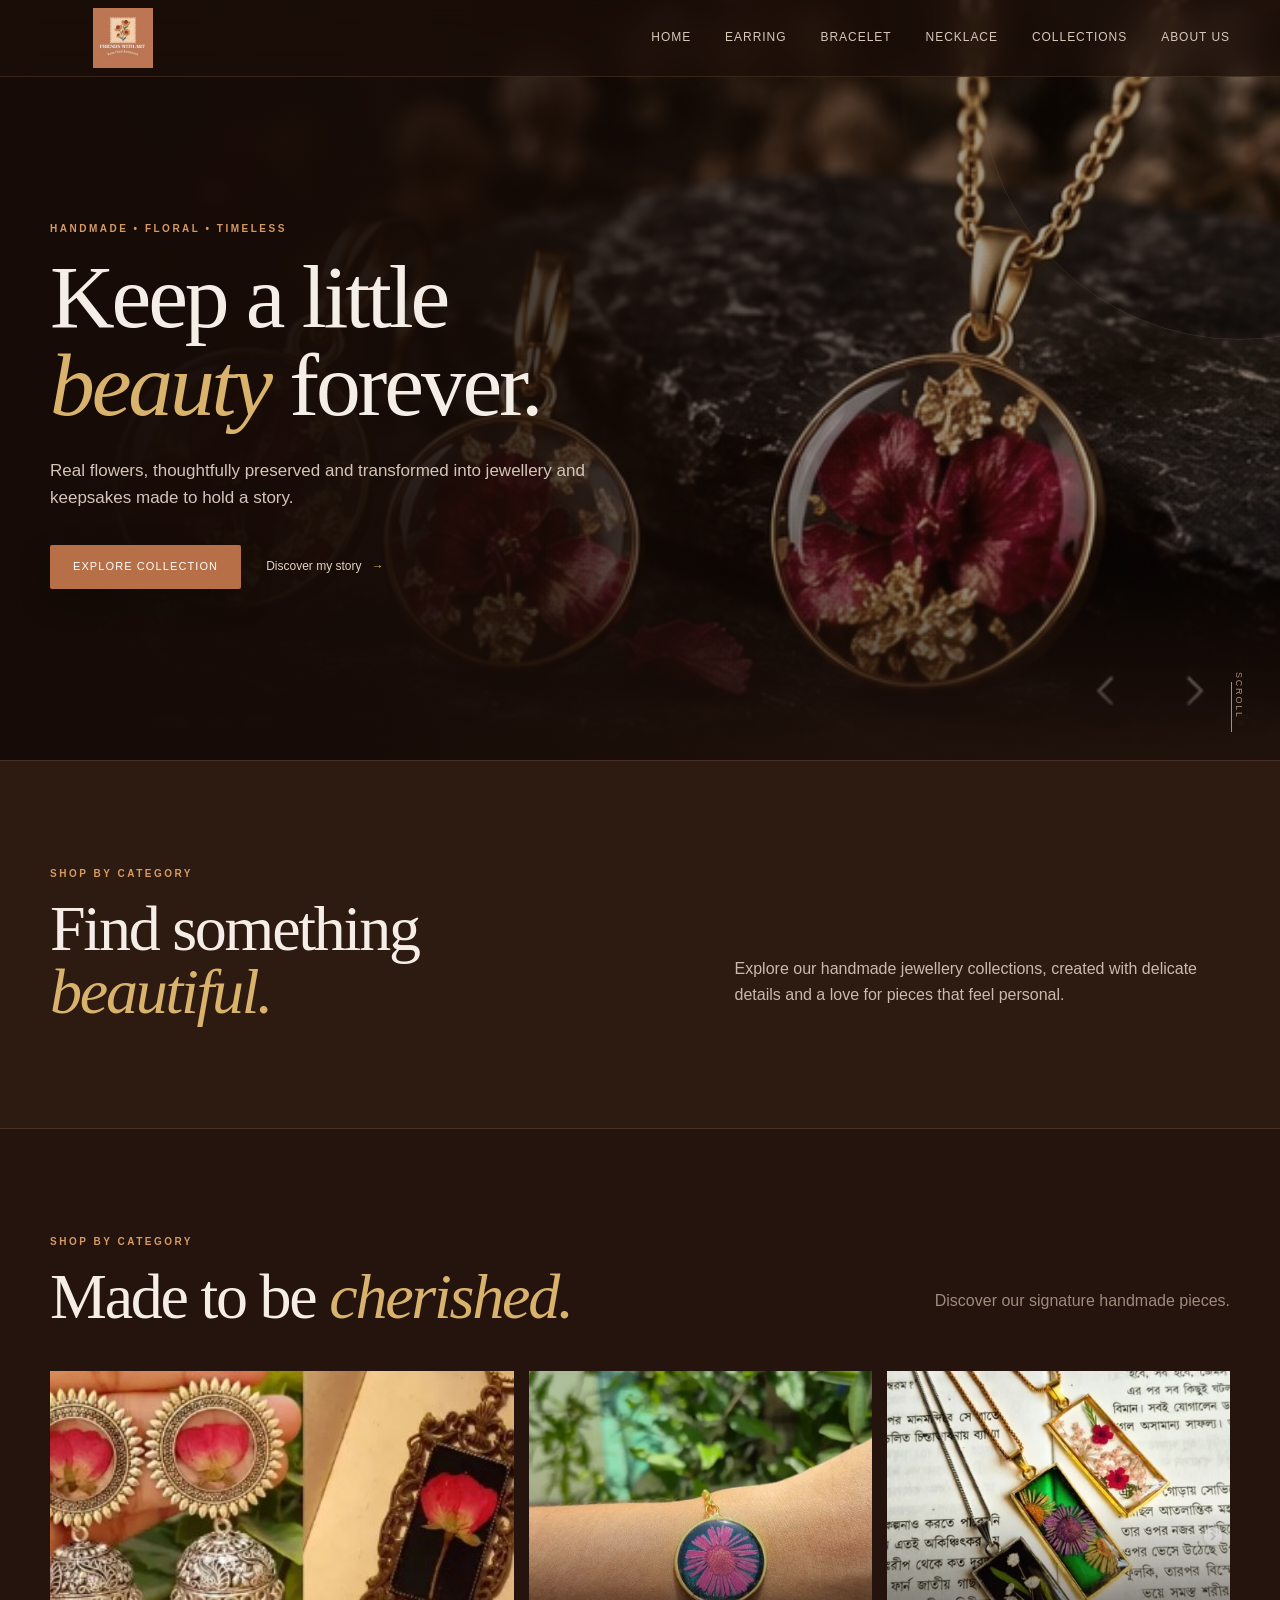
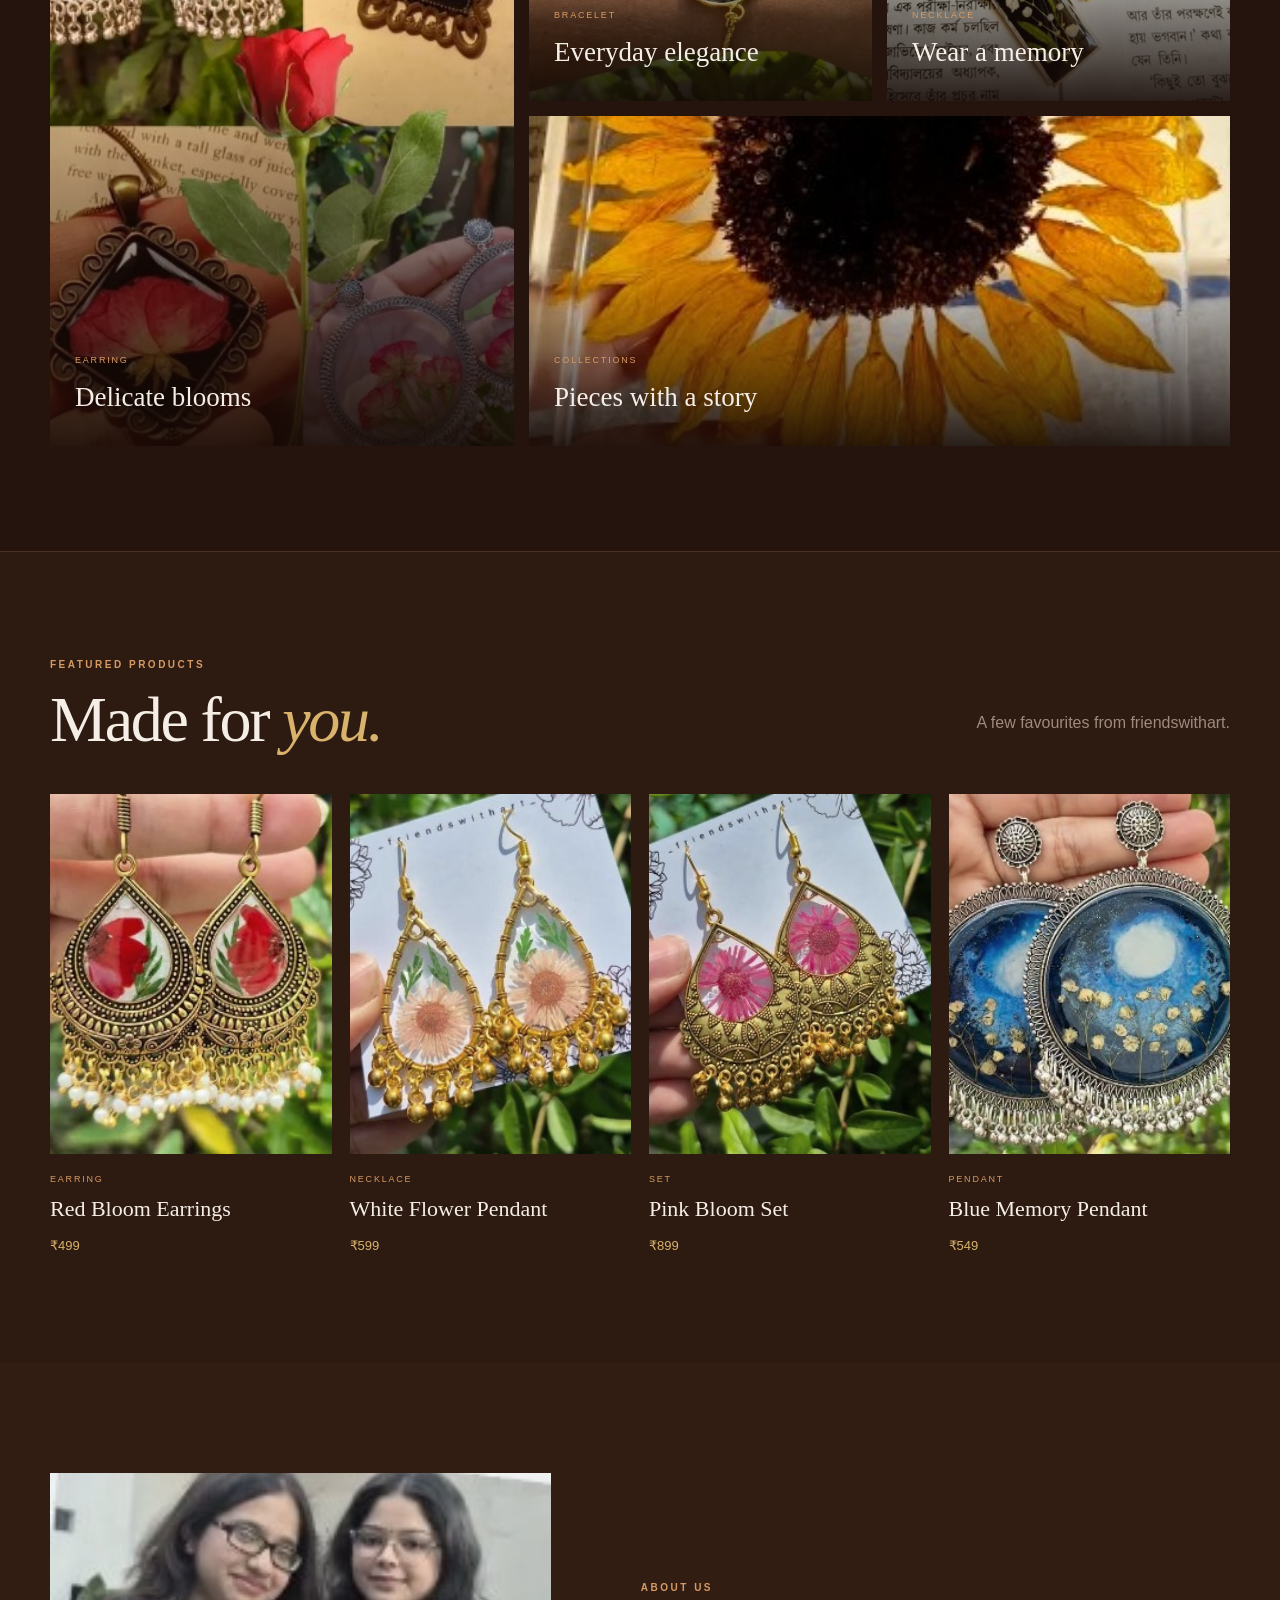
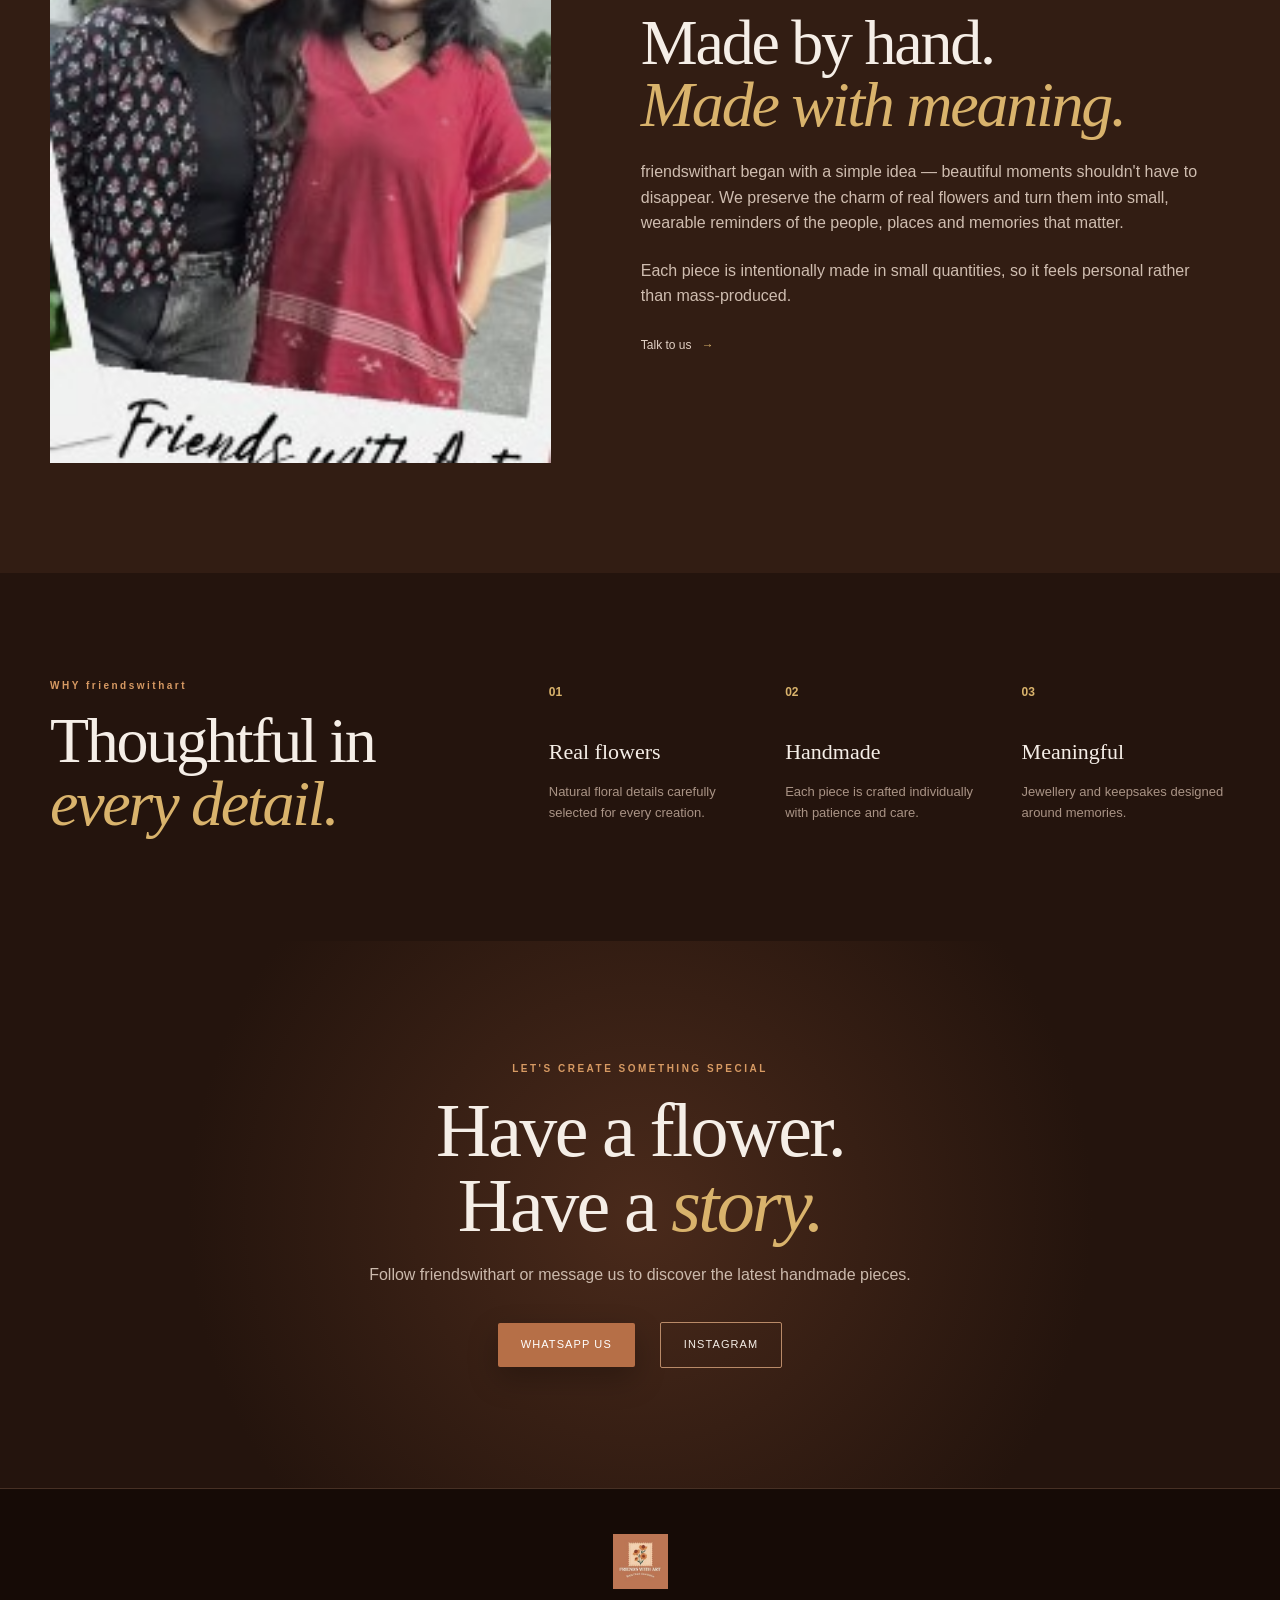
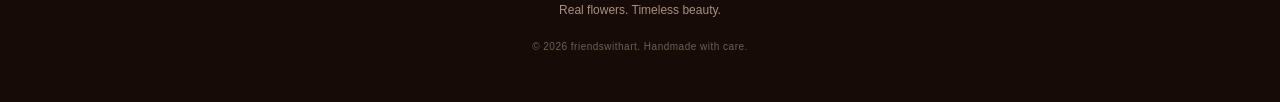
==== commit 28296cba: "update" ====
--- a/friendswithart/index.html
+++ b/friendswithart/index.html
@@ -1,188 +1,86 @@
 <!doctype html>
 <html lang="en">
 <head>
-  <meta charset="utf-8">
-  <meta name="viewport" content="width=device-width, initial-scale=1">
-  <meta name="description" content="Friends With Art — handmade resin accessories created with real flowers and memories.">
-  <title>Friends With Art | Handmade Resin Accessories</title>
-  <link rel="preconnect" href="https://fonts.googleapis.com">
-  <link rel="preconnect" href="https://fonts.gstatic.com" crossorigin>
-  <link href="https://fonts.googleapis.com/css2?family=Cormorant+Garamond:wght@500;600;700&family=Inter:wght@400;500;600&display=swap" rel="stylesheet">
-  <link rel="stylesheet" href="style.css">
+<meta charset="utf-8">
+<meta name="viewport" content="width=device-width,initial-scale=1">
+<meta name="description" content="friendswithart — handmade floral jewellery and meaningful keepsakes made with real flowers.">
+<meta name="theme-color" content="#24140d">
+<title>friendswithart | Real Flowers, Timeless Beauty</title>
+<link rel="stylesheet" href="style.css">
 </head>
 <body>
+<header class="header" id="header">
+  <div class="wrap nav">
+    <a class="logo" href="#top"><img src="assets/logo.png" alt="friendswithart"></a>
+    <nav id="nav">
+      <a href="#top">Home</a><a href="#earring">Earring</a><a href="#bracelet">Bracelet</a><a href="#necklace">Necklace</a><a href="#collections">Collections</a><a href="#about">About Us</a>
+    </nav>
+    <button class="menu" id="menu" aria-label="Open menu"><span></span><span></span><span></span></button>
+  </div>
+</header>
 
-<header class="header" id="top">
-  <div class="container header-inner">
-    <a class="logo" href="#home"><img src="assets/logo.jpg" alt="Friends With Art"></a>
-
-    <nav class="desktop-nav" aria-label="Main navigation">
-      <a class="active" href="#home">Home</a>
-      <a href="#categories">Coasters</a>
-      <a href="#categories">Bookmarks</a>
-      <a href="#categories">Art &amp; Decor</a>
-      <a href="#story">About</a>
-      <a href="#contact">Contact</a>
-    </nav>
-
-    <div class="header-actions">
-      <button class="search-btn" id="searchBtn" aria-label="Search">⌕</button>
-      <a href="https://www.instagram.com/_friendswithart_/" target="_blank" rel="noopener" class="insta-btn" aria-label="Instagram">◎</a>
-      <button class="hamburger" id="hamburger" aria-label="Open menu" aria-expanded="false">
-        <i></i><i></i><i></i>
-      </button>
+<main id="top">
+<section class="hero">
+  <div class="hero-image"></div><div class="hero-glow"></div>
+  <div class="wrap hero-content">
+    <div class="copy">
+      <p class="eyebrow">HANDMADE • FLORAL • TIMELESS</p>
+      <h1>Keep a little<br><em>beauty</em> forever.</h1>
+      <p class="lead">Real flowers, thoughtfully preserved and transformed into jewellery and keepsakes made to hold a story.</p>
+      <div class="actions"><a class="btn primary" href="#collections">Explore Collection</a><a class="text-link" href="#about">Discover my story <span>→</span></a></div>
     </div>
   </div>
-
-  <nav class="mobile-nav" id="mobileNav" aria-label="Mobile navigation">
-    <a href="#home">Home</a>
-    <a href="#categories">Coasters</a>
-    <a href="#categories">Bookmarks</a>
-    <a href="#categories">Art &amp; Decor</a>
-    <a href="#story">About</a>
-    <a href="#contact">Contact</a>
-  </nav>
-</header>
-
-<main>
-<section class="hero" id="home">
-  <div class="container hero-layout">
-    <div class="hero-content reveal">
-      <div class="small-label">HANDMADE RESIN ACCESSORIES</div>
-      <h1>🌸 Handmade Resin Accessories 🌸</h1>
-      <h2>💐 Got a flower too precious to fade?</h2>
-      <p class="magic">✨ We'll turn it into forever magic! 💖</p>
-      <p class="hero-description">Real flowers. Real memories.<br>Handcrafted pieces to cherish, always.</p>
-      <div class="hero-cta">
-        <a class="button primary" href="#featured">Explore Collection <span>→</span></a>
-        <a class="button secondary" href="#contact">Custom Orders</a>
-      </div>
-      <div class="promise-list">
-        <div><b>❧</b><span>Real Preserved<br>Flowers</span></div>
-        <div><b>♡</b><span>Handmade<br>with Care</span></div>
-        <div><b>✦</b><span>Unique<br>One-of-a-kind</span></div>
-        <div><b>♢</b><span>Perfect<br>for Gifting</span></div>
-      </div>
-    </div>
-
-    <div class="hero-photo reveal">
-      <img src="assets/hero.jpg" alt="Floral resin accessories">
-      <div class="photo-badge">REAL FLOWERS<br><small>REAL MEMORIES</small></div>
-    </div>
-  </div>
+  <div class="scroll">SCROLL <span></span></div>
 </section>
 
-<section class="section categories" id="categories">
-  <div class="container">
-    <div class="section-title reveal">
-      <div class="small-label">EXPLORE OUR COLLECTIONS</div>
-      <h2>Shop by Category</h2>
-      <p>Handcrafted pieces, inspired by nature.</p>
-    </div>
-
-    <div class="category-grid">
-      <a class="category-card reveal" href="#featured"><img src="assets/coasters.jpg" alt="Resin floral coasters"><span><b>Coasters</b><small>Bring nature to your space</small></span><i>→</i></a>
-      <a class="category-card reveal" href="#featured"><img src="assets/bookmarks.jpg" alt="Resin floral bookmarks"><span><b>Bookmarks</b><small>A page full of nature</small></span><i>→</i></a>
-      <a class="category-card reveal" href="#featured"><img src="assets/decor.jpg" alt="Floral art and decor"><span><b>Art &amp; Decor</b><small>Wear and display nature</small></span><i>→</i></a>
-      <a class="category-card reveal" href="#featured"><img src="assets/gifts.jpg" alt="Floral gift sets"><span><b>Gift Sets</b><small>Perfect for every occasion</small></span><i>→</i></a>
-    </div>
-  </div>
+<section class="intro" id="shop-category">
+ <div class="wrap intro-grid">
+  <div><p class="eyebrow">SHOP BY CATEGORY</p><h2>Find something <em>beautiful.</em></h2></div>
+  <p>Explore our handmade jewellery collections, created with delicate details and a love for pieces that feel personal.</p>
+ </div>
 </section>
 
-<section class="section featured" id="featured">
-  <div class="container">
-    <div class="section-title reveal">
-      <div class="small-label">HANDPICKED FAVOURITES</div>
-      <h2>Featured Creations</h2>
-      <p>Little pieces of nature, made to last.</p>
-    </div>
-
-    <div class="product-grid">
-      <article class="product reveal"><img src="assets/sunflower.jpg" alt="Sunflower Coaster"><div><h3>Sunflower Coaster</h3><strong>₹750</strong></div></article>
-      <article class="product reveal"><img src="assets/pink-bloom.jpg" alt="Pink Bloom Coaster"><div><h3>Pink Bloom Coaster</h3><strong>₹750</strong></div></article>
-      <article class="product reveal"><img src="assets/bookmark.jpg" alt="Floral Bookmark"><div><h3>Floral Bookmark</h3><strong>₹450</strong></div></article>
-      <article class="product reveal"><img src="assets/pendant.jpg" alt="Heart Pendant"><div><h3>Heart Pendant</h3><strong>₹650</strong></div></article>
-      <article class="product reveal"><img src="assets/earrings.jpg" alt="Botanical Earrings"><div><h3>Botanical Earrings</h3><strong>₹550</strong></div></article>
-      <article class="product reveal"><img src="assets/blue-bookmark.jpg" alt="Blue Bloom Bookmark"><div><h3>Blue Bloom Bookmark</h3><strong>₹450</strong></div></article>
-    </div>
+<section class="collections" id="collections">
+ <div class="wrap">
+  <div class="section-head"><div><p class="eyebrow">SHOP BY CATEGORY</p><h2>Made to be <em>cherished.</em></h2></div><p>Discover our signature handmade pieces.</p></div>
+  <div class="cards">
+   <a class="card large" id="earring" href="#featured"><img src="assets/category-earrings.jpg" alt="Floral earrings"><div><span>EARRING</span><h3>Delicate blooms</h3></div></a>
+   <a class="card" id="bracelet" href="#featured"><img src="assets/category-sets.jpg" alt="Bracelets"><div><span>BRACELET</span><h3>Everyday elegance</h3></div></a>
+   <a class="card" id="necklace" href="#featured"><img src="assets/category-pendants.jpg" alt="Floral necklaces"><div><span>NECKLACE</span><h3>Wear a memory</h3></div></a>
+   <a class="card wide" href="#featured"><img src="assets/category-memory.jpg" alt="Collections"><div><span>COLLECTIONS</span><h3>Pieces with a story</h3></div></a>
   </div>
+ </div>
 </section>
 
-<section class="story" id="story">
-  <div class="container story-layout">
-    <div class="story-copy reveal">
-      <div class="small-label">OUR STORY</div>
-      <h2>A little bit of nature,<br>a lot of love.</h2>
-      <p>Friendswithart is a celebration of nature, art and the little moments that make life beautiful. Each piece is handcrafted with real, preserved flowers — turning fleeting blooms into timeless accessories and keepsakes.</p>
-      <a class="button primary" href="#contact">Discover Our Story <span>→</span></a>
-    </div>
-    <div class="story-photo reveal"><img src="assets/story.jpg" alt="Handcrafted floral resin artwork"></div>
-    <div class="story-card reveal">Real<br>Flowers<br><em>Real</em><br>Memories<br>Forever<br>Yours ♡</div>
+<section class="featured" id="featured">
+ <div class="wrap">
+  <div class="section-head"><div><p class="eyebrow">FEATURED PRODUCTS</p><h2>Made for <em>you.</em></h2></div><p>A few favourites from friendswithart.</p></div>
+  <div class="products">
+   <article class="product"><div class="product-image"><img src="assets/fallback-red.jpg" alt="Red floral earrings"></div><p class="product-type">EARRING</p><h3>Red Bloom Earrings</h3><span class="price">₹499</span></article>
+   <article class="product"><div class="product-image"><img src="assets/fallback-white.jpg" alt="Floral pendant necklace"></div><p class="product-type">NECKLACE</p><h3>White Flower Pendant</h3><span class="price">₹599</span></article>
+   <article class="product"><div class="product-image"><img src="assets/fallback-pink.jpg" alt="Pink floral jewellery set"></div><p class="product-type">SET</p><h3>Pink Bloom Set</h3><span class="price">₹899</span></article>
+   <article class="product"><div class="product-image"><img src="assets/fallback-blue.jpg" alt="Blue floral pendant"></div><p class="product-type">PENDANT</p><h3>Blue Memory Pendant</h3><span class="price">₹549</span></article>
   </div>
+ </div>
 </section>
 
-<section class="values">
-  <div class="container values-grid">
-    <div><b>❧</b><span>Real Preserved<br>Flowers</span></div>
-    <div><b>♡</b><span>Handmade<br>with Care</span></div>
-    <div><b>✦</b><span>Unique<br>One-of-a-kind Pieces</span></div>
-    <div><b>♧</b><span>Custom &amp;<br>Bulk Orders</span></div>
-    <div><b>❧</b><span>Perfect<br>for Gifting</span></div>
-  </div>
+<section class="story" id="about">
+ <div class="wrap story-grid">
+  <div class="story-image"><img src="assets/owner-placeholder.jpg" alt="friendswithart artisan"></div>
+  <div class="story-copy"><p class="eyebrow">ABOUT US</p><h2>Made by hand.<br><em>Made with meaning.</em></h2><p>friendswithart began with a simple idea — beautiful moments shouldn't have to disappear. We preserve the charm of real flowers and turn them into small, wearable reminders of the people, places and memories that matter.</p><p>Each piece is intentionally made in small quantities, so it feels personal rather than mass-produced.</p><a class="text-link" href="#contact">Talk to us <span>→</span></a></div>
+ </div>
 </section>
 
-<section class="section gallery">
-  <div class="container">
-    <div class="gallery-heading reveal">
-      <div>
-        <div class="small-label">A GLIMPSE OF OUR HANDMADE CREATIONS</div>
-        <h2>From flower to forever.</h2>
-      </div>
-      <a class="button secondary" href="https://www.instagram.com/_friendswithart_/" target="_blank" rel="noopener">Instagram ↗</a>
-    </div>
-
-    <div class="gallery-mosaic">
-      <figure class="g1 reveal"><img src="assets/gallery-1.jpg" alt="Friends With Art floral creation"></figure>
-      <figure class="g2 reveal"><img src="assets/gallery-2.jpg" alt="Handmade resin accessories"></figure>
-      <figure class="g3 reveal"><img src="assets/gallery-3.jpg" alt="Floral accessories"></figure>
-      <figure class="g4 reveal"><img src="assets/gallery-4.jpg" alt="Preserved flower coasters"></figure>
-      <figure class="g5 reveal"><img src="assets/gallery-5.jpg" alt="Nature inspired resin art"></figure>
-      <figure class="g6 reveal"><img src="assets/gallery-6.jpg" alt="Handmade resin pieces"></figure>
-      <figure class="g7 reveal"><img src="assets/gallery-7.jpg" alt="Floral keepsakes"></figure>
-    </div>
-  </div>
+<section class="promise">
+ <div class="wrap promise-grid">
+  <div><p class="eyebrow">WHY friendswithart</p><h2>Thoughtful in<br><em>every detail.</em></h2></div>
+  <div class="features"><div><b>01</b><h3>Real flowers</h3><p>Natural floral details carefully selected for every creation.</p></div><div><b>02</b><h3>Handmade</h3><p>Each piece is crafted individually with patience and care.</p></div><div><b>03</b><h3>Meaningful</h3><p>Jewellery and keepsakes designed around memories.</p></div></div>
+ </div>
 </section>
 
-<section class="custom" id="contact">
-  <div class="container custom-inner">
-    <div>
-      <div class="small-label">MADE ESPECIALLY FOR YOU</div>
-      <h2>Have a special flower<br>or a custom idea?</h2>
-      <p>Let's create something meaningful together.</p>
-    </div>
-    <a class="button light" href="mailto:hello@friendswithart.in">Start a Custom Order →</a>
-  </div>
-</section>
+<section class="cta" id="contact"><div class="wrap"><p class="eyebrow">LET'S CREATE SOMETHING SPECIAL</p><h2>Have a flower.<br>Have a <em>story.</em></h2><p>Follow friendswithart or message us to discover the latest handmade pieces.</p><div class="actions"><a class="btn primary" href="https://wa.me/919876543210" target="_blank" rel="noopener">WhatsApp Us</a><a class="btn outline" href="https://www.instagram.com/_friendswithart_/" target="_blank" rel="noopener">Instagram</a></div></div></section>
 </main>
 
-<footer class="footer">
-  <div class="container footer-main">
-    <div class="footer-brand">
-      <img src="assets/logo.jpg" alt="Friends With Art">
-      <p>Resin Floral Accessories</p>
-    </div>
-    <div class="footer-links">
-      <a href="#home">Home</a><a href="#categories">Coasters</a><a href="#categories">Bookmarks</a><a href="#categories">Art &amp; Decor</a><a href="#story">About</a><a href="#contact">Contact</a>
-    </div>
-    <div class="footer-contact">
-      <a href="https://www.instagram.com/_friendswithart_/" target="_blank" rel="noopener">◎ Instagram</a>
-      <a href="mailto:hello@friendswithart.in">✉ Email</a>
-    </div>
-  </div>
-  <div class="container footer-bottom"><span>© <span id="year"></span> Friendswithart. All rights reserved.</span><span>Handmade with ❤️ in India</span></div>
-</footer>
-
-<div class="toast" id="toast"></div>
+<footer><div class="wrap footer"><img src="assets/logo.png" alt="friendswithart"><p>Real flowers. Timeless beauty.</p><small>© <span id="year"></span> friendswithart. Handmade with care.</small></div></footer>
 <script src="script.js"></script>
-</body>
-</html>
+</body></html>
--- a/friendswithart/style.css
+++ b/friendswithart/style.css
@@ -1,87 +1,4 @@
-*{box-sizing:border-box}
-:root{--cream:#fbf4e9;--white:#fffdf9;--brown:#79351f;--brown2:#5c2819;--green:#354735;--text:#2e2924;--muted:#776c62;--line:#dfcbb5;--peach:#eed8c1}
-html{scroll-behavior:smooth}
-body{margin:0;background:var(--cream);color:var(--text);font-family:Inter,Arial,sans-serif;line-height:1.55}
-img{display:block;width:100%;height:100%;object-fit:cover}
-a{text-decoration:none;color:inherit}
-button{font:inherit}
-.container{width:min(1160px,calc(100% - 48px));margin:auto}
-.header{position:sticky;top:0;z-index:20;background:rgba(255,253,249,.96);backdrop-filter:blur(12px);border-bottom:1px solid rgba(121,53,31,.10)}
-.header-inner{height:78px;display:flex;align-items:center;gap:28px}
-.logo{width:132px;height:70px;flex:none}.logo img{object-fit:contain}
-.desktop-nav{display:flex;align-items:center;justify-content:center;gap:30px;flex:1;font:600 16px "Cormorant Garamond",serif}
-.desktop-nav a{position:relative;padding:28px 0 22px}.desktop-nav a.active:after,.desktop-nav a:hover:after{content:"";position:absolute;left:0;right:0;bottom:15px;height:2px;background:var(--brown)}
-.header-actions{display:flex;align-items:center;gap:13px}.search-btn,.insta-btn{border:0;background:none;font-size:24px;cursor:pointer}.hamburger{display:none;border:0;background:none;padding:5px}.hamburger i{display:block;width:24px;height:2px;background:#342820;margin:5px 0}.mobile-nav{display:none}
+*{box-sizing:border-box}html{scroll-behavior:smooth}body{margin:0;background:#24140d;color:#f5eee7;font-family:Arial,Helvetica,sans-serif;line-height:1.6}a{text-decoration:none;color:inherit}img{display:block;max-width:100%}.wrap{width:min(1180px,calc(100% - 48px));margin:auto}.header{position:fixed;top:0;left:0;right:0;z-index:20;background:rgba(28,15,9,.72);backdrop-filter:blur(16px);border-bottom:1px solid rgba(220,177,124,.14);transition:.3s}.header.scrolled{background:rgba(28,15,9,.94)}.nav{height:76px;display:flex;align-items:center}.logo{width:145px}.logo img{width:100%;height:60px;object-fit:contain}.nav nav{margin-left:auto;display:flex;gap:34px;font-size:12px;letter-spacing:.08em;text-transform:uppercase;color:#d9c7ba}.nav nav a{transition:.2s}.nav nav a:hover{color:#e0a56f}.menu{display:none;background:none;border:0;margin-left:auto}.menu span{display:block;width:24px;height:1px;background:#f5eee7;margin:6px}.hero{min-height:760px;position:relative;display:flex;align-items:center;overflow:hidden}.hero-image{position:absolute;inset:0;background:url('assets/hero.jpg') center/cover no-repeat;filter:saturate(.7)}.hero:after{content:'';position:absolute;inset:0;background:linear-gradient(90deg,#160b06 0%,rgba(22,11,6,.94) 30%,rgba(22,11,6,.45) 65%,rgba(22,11,6,.28)),linear-gradient(0deg,#24140d 0%,transparent 25%)}.hero-glow{position:absolute;width:520px;height:520px;border:1px solid rgba(217,179,108,.2);border-radius:50%;right:-220px;top:-180px;box-shadow:0 0 0 80px rgba(217,179,108,.025),0 0 0 160px rgba(217,179,108,.015)}.hero-content{position:relative;z-index:2}.copy{max-width:620px;padding-top:50px}.eyebrow{font-size:10px;letter-spacing:.25em;font-weight:bold;color:#d79a63;margin:0 0 16px}.hero h1,.intro h2,.section-head h2,.story h2,.promise h2,.cta h2{font-family:Georgia,'Times New Roman',serif;font-weight:400;line-height:.98;letter-spacing:-.035em}.hero h1{font-size:clamp(54px,7vw,92px);margin:0 0 28px}.hero em,h2 em{color:#d9b36c;font-style:italic}.lead{max-width:540px;color:#d4c4b9;font-size:17px}.actions{display:flex;align-items:center;gap:25px;margin-top:34px}.btn{display:inline-flex;align-items:center;justify-content:center;padding:13px 23px;border-radius:2px;font-size:11px;letter-spacing:.1em;text-transform:uppercase}.primary{background:#b66f47;color:#fff;box-shadow:0 12px 30px rgba(0,0,0,.25)}.primary:hover{background:#cc8559}.outline{border:1px solid #b98a68}.text-link{font-size:12px;color:#e2d1c5}.text-link span{color:#d9b36c;margin-left:7px}.scroll{position:absolute;z-index:3;right:34px;bottom:28px;font-size:9px;letter-spacing:.2em;color:#a98f7f;writing-mode:vertical-rl}.scroll span{display:block;height:50px;border-left:1px solid #b98a68;margin-top:10px}.intro{padding:105px 0;background:#2d1a11;border-top:1px solid #493025;border-bottom:1px solid #493025}.intro-grid{display:grid;grid-template-columns:1.2fr 1fr;gap:90px;align-items:end}.intro h2,.section-head h2,.story h2,.promise h2{font-size:clamp(40px,5vw,64px);margin:0}.intro-grid>p{color:#cbb9ac;max-width:500px}.collections{padding:105px 0;background:#24140d}.section-head{display:flex;justify-content:space-between;align-items:end;margin-bottom:42px}.section-head>p{color:#9f8a7d}.cards{display:grid;grid-template-columns:1.15fr .85fr .85fr;grid-auto-rows:330px;gap:15px}.card{position:relative;overflow:hidden;background:#352016}.card.large{grid-row:span 2}.card.wide{grid-column:2 / 4}.card img{width:100%;height:100%;object-fit:cover;transition:transform .6s}.card:after{content:'';position:absolute;inset:0;background:linear-gradient(0deg,rgba(20,9,5,.9),transparent 60%)}.card:hover img{transform:scale(1.045)}.card div{position:absolute;z-index:2;left:25px;bottom:22px}.card span{font-size:9px;letter-spacing:.2em;color:#d79a63}.card h3{font-family:Georgia,serif;font-size:27px;font-weight:400;margin:5px 0}.story{padding:110px 0;background:#321d13}.story-grid{display:grid;grid-template-columns:.85fr 1fr;gap:90px;align-items:center}.story-image{height:590px;overflow:hidden;background:#211109}.story-image img{width:100%;height:100%;object-fit:cover;filter:saturate(.7)}.story-copy{max-width:560px}.story-copy>p:not(.eyebrow){color:#cfbdb0;margin:22px 0}.promise{padding:105px 0;background:#24140d}.promise-grid{display:grid;grid-template-columns:.75fr 1.25fr;gap:90px}.features{display:grid;grid-template-columns:repeat(3,1fr);gap:28px}.features b{color:#d9b36c;font-size:12px}.features h3{font-family:Georgia,serif;font-size:22px;font-weight:400;margin:30px 0 10px}.features p{color:#a99385;font-size:13px}.cta{text-align:center;padding:120px 0;background:radial-gradient(circle at center,#4a2a1b 0,#24140d 65%)}.cta h2{font-size:clamp(48px,6vw,76px);margin:0 0 20px}.cta>div>p:not(.eyebrow){color:#cbb9ac}.cta .actions{justify-content:center}footer{background:#160b06;border-top:1px solid #473024;padding:45px 0}.footer{text-align:center}.footer img{width:125px;height:55px;object-fit:contain;margin:auto}.footer p{color:#a99082;font-size:12px}.footer small{color:#725e52;font-size:10px;letter-spacing:.05em}@media(max-width:800px){.wrap{width:min(100% - 32px,600px)}.nav nav{display:none}.menu{display:block}.nav.open nav{display:flex;position:absolute;top:76px;left:0;right:0;background:#1c0f09;flex-direction:column;padding:20px 24px;gap:0;border-bottom:1px solid #493025}.nav.open nav a{padding:13px 0}.hero{min-height:720px}.copy{padding-top:70px}.hero h1{font-size:56px}.intro-grid,.story-grid,.promise-grid{grid-template-columns:1fr;gap:40px}.cards{grid-template-columns:1fr 1fr;grid-auto-rows:250px}.card.large{grid-row:span 1}.card.wide{grid-column:1 / 3}.story-image{height:420px}.features{grid-template-columns:1fr}.section-head{display:block}.section-head>p{margin-top:15px}.scroll{display:none}}@media(max-width:520px){.hero h1{font-size:48px}.lead{font-size:15px}.actions{flex-wrap:wrap;gap:18px}.cards{grid-template-columns:1fr;grid-auto-rows:280px}.card.wide{grid-column:auto}.card h3{font-size:24px}.intro,.collections,.story,.promise,.cta{padding:75px 0}.story-image{height:350px}}
 
-.hero{padding:48px 0 50px;background:linear-gradient(110deg,#fbf4e9 0%,#f8e9d8 52%,#e7cdb2 100%)}
-.hero-layout{display:grid;grid-template-columns:minmax(0,.93fr) minmax(0,1.07fr);gap:46px;align-items:center}
-.hero-content{min-width:0}.small-label{font-size:11px;font-weight:600;letter-spacing:.18em;color:var(--brown);text-transform:uppercase}
-h1,h2,h3,.hero-content h2,.magic,.story-card{font-family:"Cormorant Garamond",Georgia,serif}
-.hero-content h1{font-size:clamp(44px,5.1vw,68px);line-height:.98;font-weight:600;color:var(--brown2);margin:10px 0 20px}
-.hero-content h2{font-size:29px;line-height:1.15;font-style:italic;font-weight:600;margin:0;color:#37312a}
-.magic{font-size:28px;line-height:1.15;font-style:italic;color:var(--green);margin:3px 0 18px}
-.hero-description{font-size:16px;color:#5d554d;margin:0}
-.hero-cta{display:flex;gap:13px;flex-wrap:wrap;margin:25px 0}
-.button{display:inline-flex;align-items:center;justify-content:center;min-height:45px;padding:11px 23px;border-radius:999px;border:1px solid var(--brown);font-size:13px;font-weight:600;transition:.22s}
-.button.primary{background:var(--brown);color:#fff}.button.primary:hover{background:var(--brown2);transform:translateY(-2px)}
-.button.secondary{background:transparent;color:var(--brown)}.button.secondary:hover{background:rgba(255,255,255,.65)}
-.button.light{background:#fff;color:var(--brown);border-color:#fff}
-.promise-list{display:grid;grid-template-columns:repeat(4,1fr);border-top:1px solid var(--line);padding-top:17px;gap:8px}
-.promise-list div{display:flex;align-items:center;gap:7px;font:500 13px/1.1 "Cormorant Garamond",serif}
-.promise-list b{font-size:23px;color:var(--brown)}
-.hero-photo{height:510px;position:relative;overflow:hidden;border-radius:28px;box-shadow:0 22px 50px rgba(72,40,24,.15)}
-.photo-badge{position:absolute;right:18px;bottom:18px;width:112px;height:112px;border-radius:50%;display:grid;place-items:center;text-align:center;background:rgba(53,71,53,.92);color:#fff;font:600 17px/1 "Cormorant Garamond",serif;transform:rotate(-8deg)}
-.photo-badge small{font-size:11px}
-
-.section{padding:88px 0}.categories{background:var(--cream)}
-.section-title{text-align:center;margin-bottom:38px}.section-title h2,.gallery-heading h2{font:600 49px/1 "Cormorant Garamond",serif;margin:7px 0 6px;color:#23221f}.section-title p{margin:0;color:var(--muted);font-size:14px}
-.category-grid{display:grid;grid-template-columns:repeat(4,1fr);gap:18px}
-.category-card{background:var(--white);border:1px solid #eadbca;border-radius:17px;overflow:hidden;position:relative;box-shadow:0 8px 25px rgba(74,42,25,.05);transition:.25s}
-.category-card:hover{transform:translateY(-5px);box-shadow:0 16px 35px rgba(74,42,25,.10)}
-.category-card img{height:185px}.category-card span{display:block;padding:15px 45px 17px 17px}.category-card b{display:block;font:600 26px/1 "Cormorant Garamond",serif}.category-card small{display:block;color:var(--muted);margin-top:5px;font-size:12px}.category-card i{position:absolute;right:16px;bottom:18px;border:1px solid var(--brown);border-radius:50%;width:27px;height:27px;text-align:center;line-height:25px;color:var(--brown);font-style:normal}
-
-.featured{background:#fffaf3}.product-grid{display:grid;grid-template-columns:repeat(3,1fr);gap:24px}.product{background:#fff;border:1px solid #eadfd3;border-radius:18px;overflow:hidden;box-shadow:0 8px 22px rgba(62,37,22,.05);transition:.25s}.product:hover{transform:translateY(-4px);box-shadow:0 15px 32px rgba(62,37,22,.10)}.product img{aspect-ratio:1.22/1}.product div{padding:14px 16px 16px;display:flex;align-items:center;justify-content:space-between;gap:15px}.product h3{font-size:22px;line-height:1.05;font-weight:600;margin:0}.product strong{color:var(--brown);font-size:15px;white-space:nowrap}
-
-.story{background:linear-gradient(105deg,#f1ddca,#e7cbb0)}.story-layout{display:grid;grid-template-columns:1fr 1.08fr .30fr;min-height:410px}.story-copy{padding:45px 45px 45px 0;display:flex;flex-direction:column;justify-content:center}.story-copy h2{font:600 52px/.98 "Cormorant Garamond",serif;color:var(--brown2);margin:9px 0 17px}.story-copy p{max-width:560px;margin:0 0 24px;color:#4f4942;font-size:14px}.story-photo{overflow:hidden}.story-card{background:var(--green);color:#fff;display:grid;place-items:center;text-align:center;padding:18px;font-size:29px;line-height:.98;font-style:italic}.story-card em{color:#efc67f}
-
-.values{background:#efe0ca;border-top:1px solid #ddc6a7;border-bottom:1px solid #ddc6a7}.values-grid{display:grid;grid-template-columns:repeat(5,1fr);padding:19px 0}.values-grid>div{display:flex;align-items:center;justify-content:center;gap:9px;border-right:1px solid #cdb28e;font:500 14px/1.08 "Cormorant Garamond",serif}.values-grid>div:last-child{border:0}.values-grid b{font-size:27px;color:var(--brown)}
-
-.gallery{background:var(--cream)}.gallery-heading{display:flex;align-items:end;justify-content:space-between;margin-bottom:28px}.gallery-heading h2{margin-bottom:0}.gallery-mosaic{display:grid;grid-template-columns:1.15fr .78fr .78fr 1fr;grid-template-rows:190px 190px;gap:13px}.gallery-mosaic figure{margin:0;overflow:hidden;border-radius:15px;background:#ddd}.gallery-mosaic img{transition:transform .45s}.gallery-mosaic figure:hover img{transform:scale(1.045)}
-.g1{grid-row:1/3}.g4{grid-column:2/4}.g5{grid-column:4;grid-row:1/3}.g6{grid-column:2}.g7{grid-column:3}
-.custom{padding:70px 0;background:linear-gradient(100deg,#713019,#9d4d28);color:#fff}.custom-inner{display:flex;align-items:center;justify-content:space-between;gap:30px}.custom .small-label{color:#f1d3ad}.custom h2{font:600 48px/.98 "Cormorant Garamond",serif;margin:7px 0 10px}.custom p{margin:0;color:#f2dfca}
-
-.footer{background:#fffaf3}.footer-main{padding:40px 0 28px;display:grid;grid-template-columns:1fr 2fr 1fr;align-items:center;gap:30px}.footer-brand img{width:100px;height:78px;object-fit:contain}.footer-brand p{font:15px "Cormorant Garamond",serif;color:var(--brown);margin:0}.footer-links{display:flex;justify-content:center;gap:20px;flex-wrap:wrap;font:16px "Cormorant Garamond",serif}.footer-links a:hover,.footer-contact a:hover{color:var(--brown)}.footer-contact{display:flex;flex-direction:column;align-items:flex-end;gap:7px;font-size:13px}.footer-bottom{border-top:1px solid var(--line);padding:14px 0;font-size:11px;color:#7a7067;display:flex;justify-content:space-between}
-
-.toast{position:fixed;left:50%;bottom:24px;transform:translate(-50%,25px);opacity:0;pointer-events:none;background:#3c2117;color:#fff;border-radius:999px;padding:10px 17px;font-size:12px;z-index:100;transition:.25s}.toast.show{opacity:1;transform:translate(-50%,0)}
-.reveal{opacity:0;transform:translateY(22px);transition:opacity .65s ease,transform .65s ease}.reveal.visible{opacity:1;transform:none}
-
-@media(max-width:1050px){
-  .desktop-nav{gap:20px}.header-inner{gap:18px}
-  .hero-layout{gap:30px}.hero-photo{height:455px}
-  .category-grid{grid-template-columns:repeat(2,1fr)}
-}
-@media(max-width:780px){
-  .container{width:min(100% - 30px,620px)}
-  .header-inner{height:68px}.logo{width:112px;height:61px}
-  .desktop-nav{display:none}.hamburger{display:block}.mobile-nav{display:none;position:absolute;top:68px;left:15px;right:15px;background:#fffdf9;border:1px solid var(--line);border-radius:0 0 15px 15px;padding:6px 17px;box-shadow:0 15px 30px rgba(65,38,22,.12)}
-  .mobile-nav.open{display:block}.mobile-nav a{display:block;padding:12px 0;border-bottom:1px solid #eee0d1;font:600 17px "Cormorant Garamond",serif}.mobile-nav a:last-child{border-bottom:0}
-  .hero{padding:38px 0 45px}.hero-layout{grid-template-columns:1fr;gap:27px}.hero-content{text-align:center}.hero-content h1{font-size:47px}.hero-content h2{font-size:25px}.magic{font-size:24px}.hero-cta{justify-content:center}.promise-list{text-align:left}.hero-photo{height:330px;border-radius:21px}
-  .photo-badge{width:88px;height:88px;font-size:14px;right:12px;bottom:12px}.photo-badge small{font-size:9px}
-  .section{padding:62px 0}.section-title h2,.gallery-heading h2{font-size:41px}.category-grid{grid-template-columns:1fr 1fr;gap:12px}.category-card img{height:145px}.category-card b{font-size:23px}
-  .product-grid{grid-template-columns:1fr 1fr;gap:14px}.product h3{font-size:19px}.product div{padding:12px}
-  .story-layout{grid-template-columns:1fr}.story-copy{padding:48px 0}.story-copy h2{font-size:44px}.story-photo{height:300px}.story-card{display:none}
-  .values-grid{grid-template-columns:1fr 1fr}.values-grid>div{padding:13px 7px}.values-grid>div:nth-child(2n){border-right:0}.values-grid>div:last-child{grid-column:1/-1;border-top:1px solid #cdb28e}
-  .gallery-heading{display:block}.gallery-heading .button{margin-top:15px}.gallery-mosaic{grid-template-columns:1fr 1fr;grid-template-rows:145px 145px 145px;gap:9px}.g1{grid-row:1/3}.g2{grid-column:2;grid-row:1}.g3{grid-column:2;grid-row:2}.g4{grid-column:1;grid-row:3}.g5{grid-column:2;grid-row:3}.g6,.g7{display:none}
-  .custom{padding:55px 0}.custom-inner{display:block;text-align:center}.custom h2{font-size:40px}.custom .button{margin-top:22px}
-  .footer-main{grid-template-columns:1fr;text-align:center;padding:35px 0}.footer-brand img{margin:auto}.footer-contact{align-items:center}.footer-bottom{display:block;text-align:center}.footer-bottom span{display:block;margin:4px}
-}
-@media(max-width:430px){
-  .container{width:calc(100% - 24px)}.header-actions{gap:7px}.search-btn{display:none}
-  .hero-content h1{font-size:41px}.hero-content h2{font-size:23px}.magic{font-size:22px}.hero-description{font-size:14px}
-  .hero-cta{flex-direction:column;align-items:stretch}.hero-cta .button{width:100%}.promise-list{grid-template-columns:1fr 1fr}.promise-list div{font-size:12px}
-  .hero-photo{height:270px}
-  .category-card img{height:118px}.category-card span{padding:11px 10px 14px}.category-card b{font-size:20px}.category-card small{font-size:10px}.category-card i{display:none}
-  .product-grid{gap:10px}.product h3{font-size:17px}.product strong{font-size:13px}.product div{display:block}.product strong{display:block;margin-top:5px}
-  .gallery-mosaic{grid-template-rows:125px 125px 125px}
-  .section-title h2,.gallery-heading h2{font-size:36px}.story-copy h2{font-size:39px}
-}
+/* Shop by category + featured products */
+.featured{padding:105px 0;background:#2d1a11;border-top:1px solid #493025}.products{display:grid;grid-template-columns:repeat(4,1fr);gap:18px}.product{min-width:0}.product-image{height:360px;overflow:hidden;background:#352016}.product-image img{width:100%;height:100%;object-fit:cover;transition:transform .6s;filter:saturate(.82)}.product:hover .product-image img{transform:scale(1.045)}.product-type{font-size:9px;letter-spacing:.2em;color:#d79a63;margin:18px 0 5px}.product h3{font-family:Georgia,serif;font-size:22px;font-weight:400;margin:0 0 6px}.price{color:#d9b36c;font-size:13px}.featured .section-head{margin-bottom:42px}@media(max-width:800px){.products{grid-template-columns:1fr 1fr}.product-image{height:300px}}@media(max-width:520px){.featured{padding:75px 0}.products{grid-template-columns:1fr}.product-image{height:360px}}
